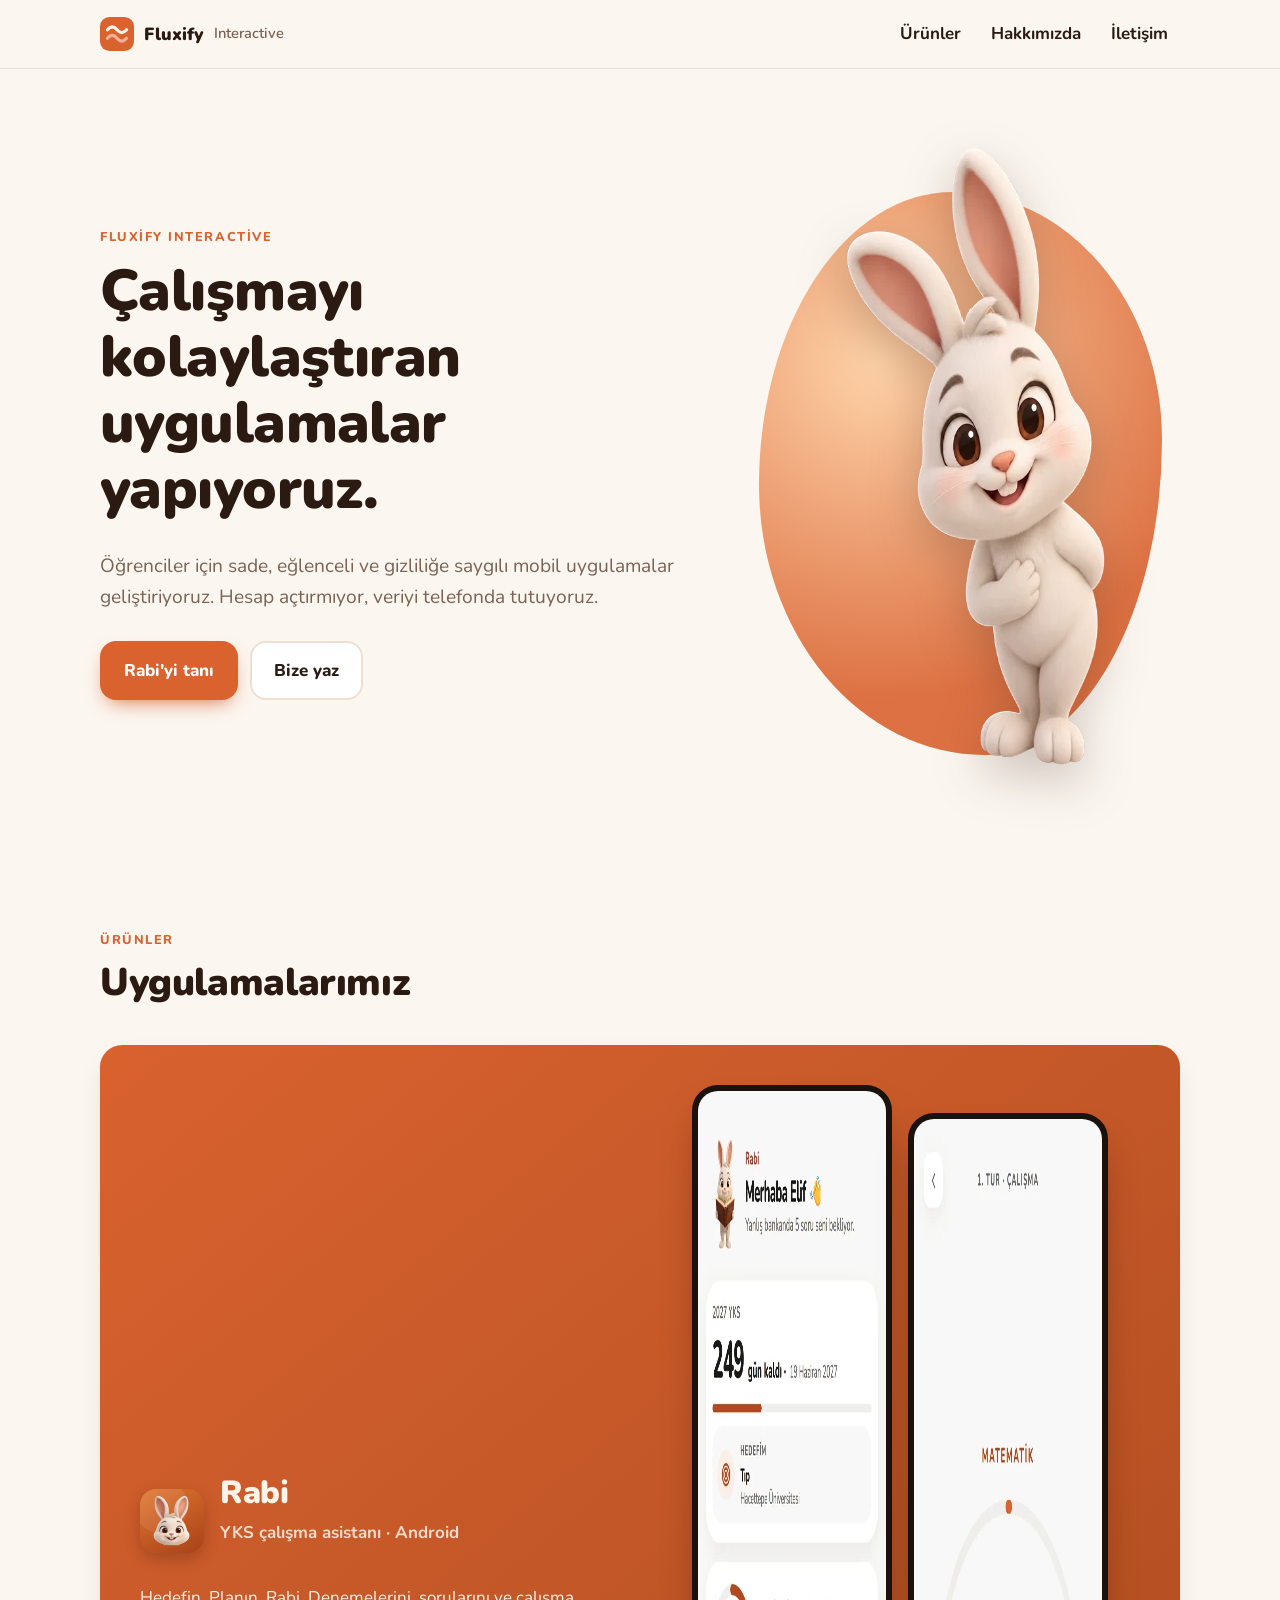
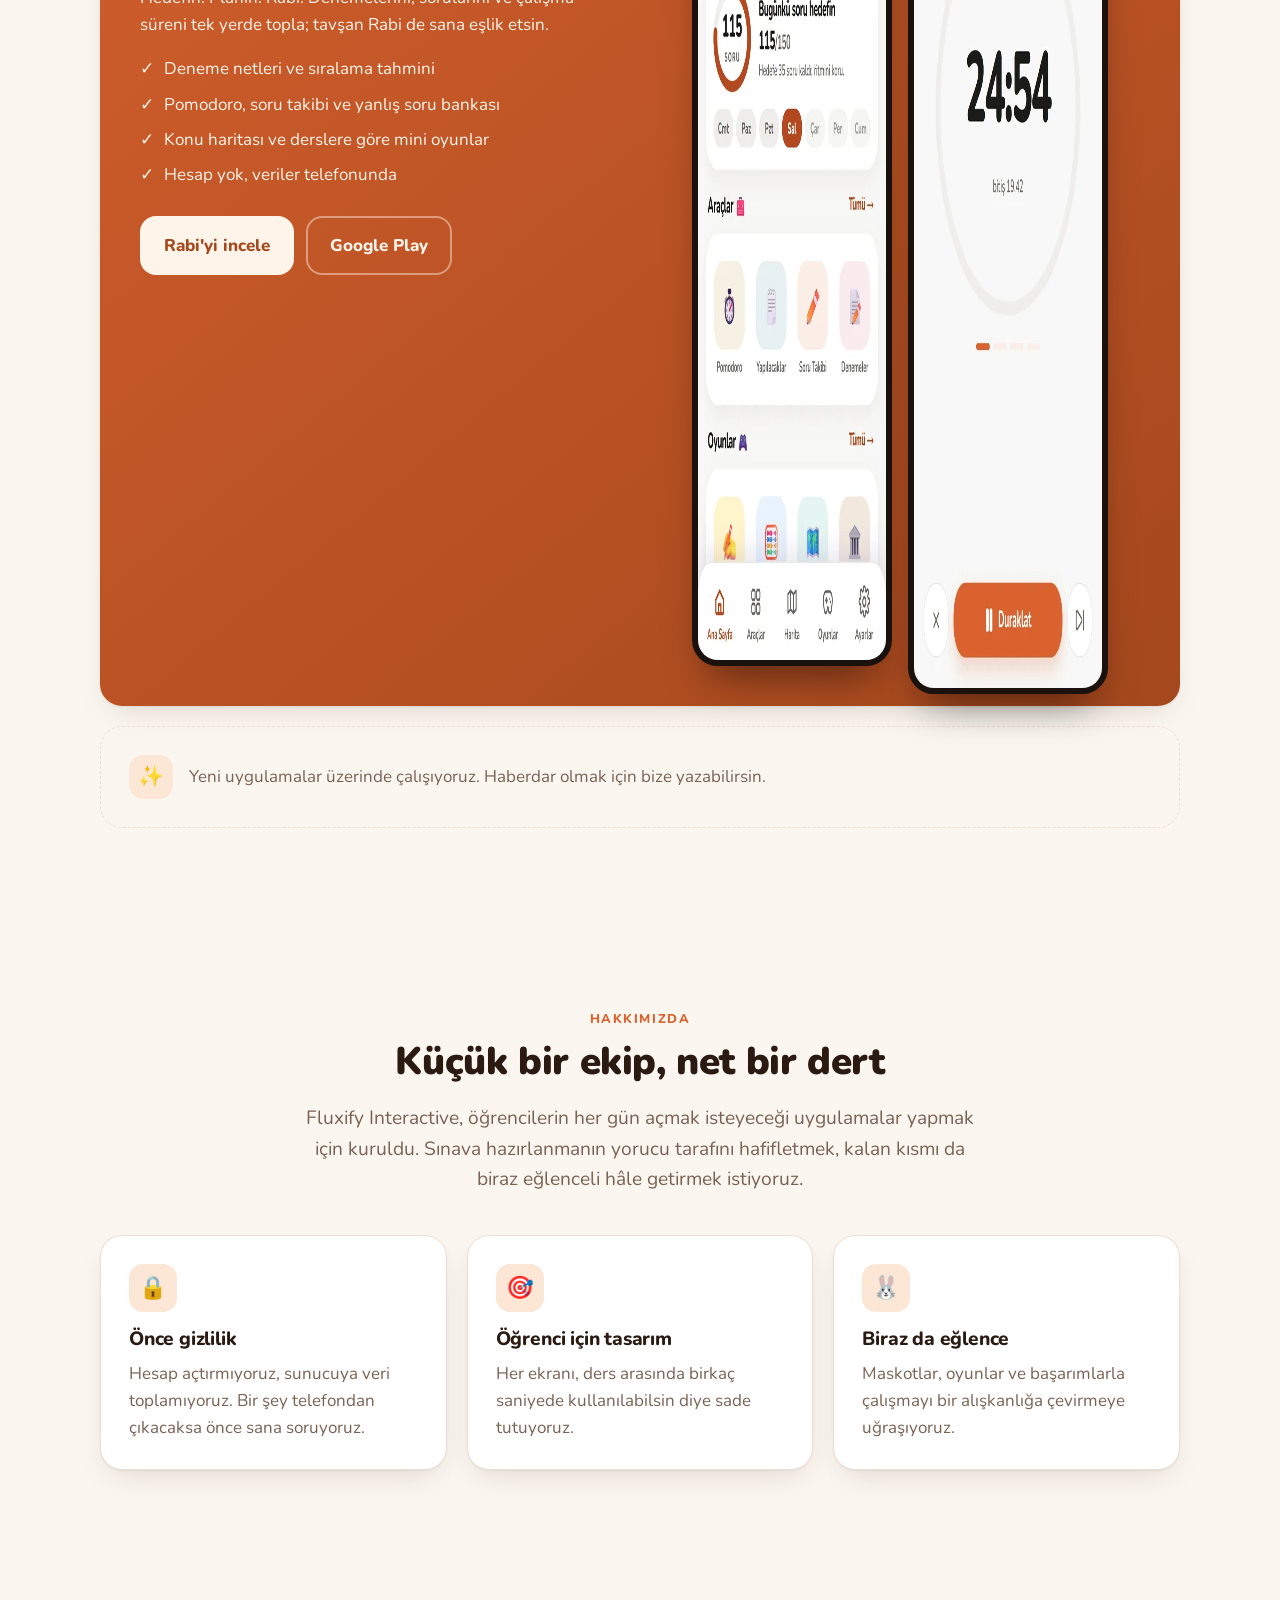
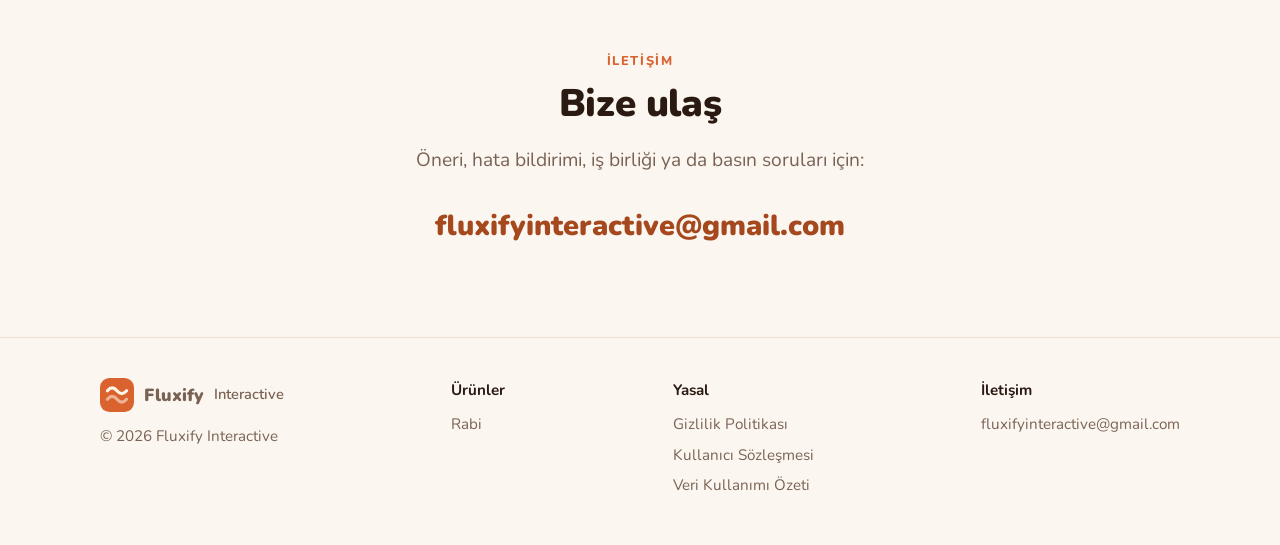
==== index.html @ 6afbebaa "Fluxify Interactive sitesi: ana sayfa ve Rabi sayfası Co-Authored-By: Claude Opus 5.5 <noreply@anthr" ====
<!doctype html>
<html lang="tr">
<head>
<meta charset="utf-8">
<meta name="viewport" content="width=device-width, initial-scale=1">
<title>Fluxify Interactive</title>
<meta name="description" content="Fluxify Interactive, öğrenciler için sade ve gizliliğe saygılı mobil uygulamalar geliştirir. İlk uygulamamız: YKS çalışma asistanı Rabi.">
<meta property="og:title" content="Fluxify Interactive">
<meta property="og:description" content="Öğrenciler için sade ve gizliliğe saygılı mobil uygulamalar. İlk uygulamamız: Rabi.">
<meta property="og:image" content="img/rabi/selamlayan.webp">
<meta name="theme-color" content="#D9622F">
<link rel="icon" href="img/logo.svg" type="image/svg+xml">
<link rel="apple-touch-icon" href="apple-touch-icon.png">
<link rel="preconnect" href="https://fonts.googleapis.com">
<link rel="preconnect" href="https://fonts.gstatic.com" crossorigin>
<link rel="stylesheet" href="https://fonts.googleapis.com/css2?family=Nunito:wght@400;600;700;800;900&display=swap">
<link rel="stylesheet" href="style.css">
</head>
<body>

<header class="site-header">
  <div class="wrap">
    <a class="brand" href="./"><img src="img/logo.svg" alt="">Fluxify <small>Interactive</small></a>
    <nav class="nav" aria-label="Ana menü">
      <a href="#urunler">Ürünler</a>
      <a href="#hakkimizda">Hakkımızda</a>
      <a href="#iletisim">İletişim</a>
    </nav>
  </div>
</header>

<main>
  <section class="hero">
    <div class="wrap hero-grid">
      <div>
        <span class="eyebrow">Fluxify Interactive</span>
        <h1>Çalışmayı kolaylaştıran uygulamalar yapıyoruz.</h1>
        <p class="lead">Öğrenciler için sade, eğlenceli ve gizliliğe saygılı mobil uygulamalar geliştiriyoruz. Hesap açtırmıyor, veriyi telefonda tutuyoruz.</p>
        <div class="actions">
          <a class="btn btn-primary" href="rabi.html">Rabi'yi tanı</a>
          <a class="btn btn-ghost" href="#iletisim">Bize yaz</a>
        </div>
      </div>
      <div class="hero-art">
        <div class="blob" aria-hidden="true"></div>
        <img src="img/rabi/selamlayan.webp" width="640" height="640" alt="Rabi'nin maskotu, selam veren tavşan">
      </div>
    </div>
  </section>

  <section id="urunler">
    <div class="wrap">
      <div class="section-head">
        <span class="eyebrow">Ürünler</span>
        <h2>Uygulamalarımız</h2>
      </div>

      <article class="card product">
        <div>
          <div class="product-head">
            <img src="img/rabi/ikon.png" width="64" height="64" alt="Rabi uygulama ikonu">
            <div>
              <h3>Rabi</h3>
              <div class="tag">YKS çalışma asistanı · Android</div>
            </div>
          </div>
          <p>Hedefin. Planın. Rabi. Denemelerini, sorularını ve çalışma süreni tek yerde topla; tavşan Rabi de sana eşlik etsin.</p>
          <ul>
            <li>Deneme netleri ve sıralama tahmini</li>
            <li>Pomodoro, soru takibi ve yanlış soru bankası</li>
            <li>Konu haritası ve derslere göre mini oyunlar</li>
            <li>Hesap yok, veriler telefonunda</li>
          </ul>
          <div class="actions">
            <a class="btn btn-primary" href="rabi.html">Rabi'yi incele</a>
            <a class="btn btn-ghost" href="https://play.google.com/store/apps/details?id=com.fluxifyinteractive.rabi" rel="noopener">Google Play</a>
          </div>
        </div>
        <div class="phones" aria-hidden="true">
          <div class="phone"><img src="img/ekran/ana-sayfa.webp" width="540" height="1169" alt="" loading="lazy"></div>
          <div class="phone"><img src="img/ekran/pomodoro.webp" width="540" height="1169" alt="" loading="lazy"></div>
        </div>
      </article>

      <div class="card soon">
        <div class="dot" aria-hidden="true">✨</div>
        <p class="muted" style="margin:0">Yeni uygulamalar üzerinde çalışıyoruz. Haberdar olmak için bize yazabilirsin.</p>
      </div>
    </div>
  </section>

  <section id="hakkimizda">
    <div class="wrap">
      <div class="section-head center">
        <span class="eyebrow">Hakkımızda</span>
        <h2>Küçük bir ekip, net bir dert</h2>
        <p class="lead">Fluxify Interactive, öğrencilerin her gün açmak isteyeceği uygulamalar yapmak için kuruldu. Sınava hazırlanmanın yorucu tarafını hafifletmek, kalan kısmı da biraz eğlenceli hâle getirmek istiyoruz.</p>
      </div>
      <div class="grid-3">
        <div class="card">
          <div class="icon-badge" aria-hidden="true">🔒</div>
          <h3>Önce gizlilik</h3>
          <p>Hesap açtırmıyoruz, sunucuya veri toplamıyoruz. Bir şey telefondan çıkacaksa önce sana soruyoruz.</p>
        </div>
        <div class="card">
          <div class="icon-badge" aria-hidden="true">🎯</div>
          <h3>Öğrenci için tasarım</h3>
          <p>Her ekranı, ders arasında birkaç saniyede kullanılabilsin diye sade tutuyoruz.</p>
        </div>
        <div class="card">
          <div class="icon-badge" aria-hidden="true">🐰</div>
          <h3>Biraz da eğlence</h3>
          <p>Maskotlar, oyunlar ve başarımlarla çalışmayı bir alışkanlığa çevirmeye uğraşıyoruz.</p>
        </div>
      </div>
    </div>
  </section>

  <section id="iletisim" class="contact">
    <div class="wrap">
      <span class="eyebrow">İletişim</span>
      <h2>Bize ulaş</h2>
      <p class="lead" style="margin:0 auto 1.4em">Öneri, hata bildirimi, iş birliği ya da basın soruları için:</p>
      <a class="mail" href="mailto:fluxifyinteractive@gmail.com">fluxifyinteractive@gmail.com</a>
    </div>
  </section>
</main>

<footer class="site-footer">
  <div class="wrap">
    <div>
      <a class="brand" href="./"><img src="img/logo.svg" alt="">Fluxify <small>Interactive</small></a>
      <p style="margin-top:12px">© 2026 Fluxify Interactive</p>
    </div>
    <div>
      <h4>Ürünler</h4>
      <ul>
        <li><a href="rabi.html">Rabi</a></li>
      </ul>
    </div>
    <div>
      <h4>Yasal</h4>
      <ul>
        <li><a href="https://ycistak.github.io/Rabi/">Gizlilik Politikası</a></li>
        <li><a href="https://ycistak.github.io/Rabi/sozlesme.html">Kullanıcı Sözleşmesi</a></li>
        <li><a href="https://ycistak.github.io/Rabi/veri-ozeti.html">Veri Kullanımı Özeti</a></li>
      </ul>
    </div>
    <div>
      <h4>İletişim</h4>
      <ul>
        <li><a href="mailto:fluxifyinteractive@gmail.com">fluxifyinteractive@gmail.com</a></li>
      </ul>
    </div>
  </div>
</footer>

</body>
</html>
---- style.css ----
:root {
  --paper: #FBF6F0;
  --card: #FFFFFF;
  --ink: #2A1A12;
  --muted: #7A6355;
  --line: #EEDFD2;
  --accent: #D9622F;
  --accent-deep: #A5481D;
  --accent-soft: #FCE7D6;
  --green: #2E8F80;
  --cream: #FFF4E9;
  --radius: 22px;
  --shadow: 0 1px 2px rgba(66, 39, 25, .06), 0 12px 32px -12px rgba(66, 39, 25, .18);
  --wrap: 1120px;
  color-scheme: light;
}

@media (prefers-color-scheme: dark) {
  :root {
    --paper: #17110D;
    --card: #221913;
    --ink: #F7ECE2;
    --muted: #B9A291;
    --line: #3A2B21;
    --accent: #EC7A45;
    --accent-deep: #F29A6B;
    --accent-soft: #3A2318;
    --shadow: 0 1px 2px rgba(0, 0, 0, .3), 0 12px 32px -12px rgba(0, 0, 0, .6);
    color-scheme: dark;
  }
}

* { box-sizing: border-box; }
html { scroll-behavior: smooth; -webkit-text-size-adjust: 100%; }
body {
  margin: 0;
  background: var(--paper);
  color: var(--ink);
  font: 400 17px/1.6 "Nunito", system-ui, -apple-system, "Segoe UI", sans-serif;
  -webkit-font-smoothing: antialiased;
}
img { max-width: 100%; display: block; }
a { color: var(--accent-deep); }
h1, h2, h3 { line-height: 1.15; margin: 0 0 .5em; letter-spacing: -.01em; }
h1 { font-size: clamp(2.2rem, 5.5vw, 3.6rem); font-weight: 900; }
h2 { font-size: clamp(1.7rem, 3.6vw, 2.4rem); font-weight: 900; }
h3 { font-size: 1.2rem; font-weight: 800; }
p { margin: 0 0 1em; }

.wrap { max-width: var(--wrap); margin: 0 auto; padding: 0 20px; }
.eyebrow {
  display: inline-block; font-size: .8rem; font-weight: 800; letter-spacing: .12em;
  text-transform: uppercase; color: var(--accent); margin-bottom: .8em;
}
.lead { font-size: 1.2rem; color: var(--muted); max-width: 36em; }
.muted { color: var(--muted); }

/* Üst menü */
.site-header {
  position: sticky; top: 0; z-index: 10;
  background: color-mix(in srgb, var(--paper) 86%, transparent);
  backdrop-filter: saturate(1.4) blur(12px);
  -webkit-backdrop-filter: saturate(1.4) blur(12px);
  border-bottom: 1px solid var(--line);
}
.site-header .wrap { display: flex; align-items: center; gap: 24px; height: 68px; }
.brand { display: flex; align-items: center; gap: 10px; text-decoration: none; color: var(--ink); font-weight: 900; font-size: 1.1rem; }
.brand img { width: 34px; height: 34px; }
.brand small { font-weight: 600; color: var(--muted); }
.nav { margin-left: auto; display: flex; gap: 6px; }
.nav a { text-decoration: none; color: var(--ink); font-weight: 700; padding: 8px 12px; border-radius: 12px; }
.nav a:hover, .nav a[aria-current="page"] { background: var(--accent-soft); color: var(--accent-deep); }

/* Butonlar */
.btn {
  display: inline-flex; align-items: center; gap: 10px; text-decoration: none;
  font-weight: 800; padding: 14px 22px; border-radius: 16px; border: 2px solid transparent;
  transition: transform .15s ease, box-shadow .15s ease;
}
.btn:hover { transform: translateY(-1px); }
.btn-primary { background: var(--accent); color: #fff; box-shadow: 0 8px 20px -8px var(--accent); }
.btn-ghost { border-color: var(--line); color: var(--ink); background: var(--card); }
.btn svg { width: 20px; height: 20px; }
.actions { display: flex; flex-wrap: wrap; gap: 12px; margin-top: 28px; }

/* Bölümler */
section { padding: 88px 0; }
.hero { padding: 72px 0 56px; }
.hero-grid { display: grid; grid-template-columns: 1.15fr .85fr; gap: 48px; align-items: center; }
.hero-art { position: relative; }
.hero-art .blob {
  position: absolute; inset: 8% 4% 4%; border-radius: 48% 52% 44% 56% / 52% 44% 56% 48%;
  background: radial-gradient(circle at 30% 30%, #FFD0A2, var(--accent) 70%);
  opacity: .9;
}
.hero-art img { position: relative; margin: 0 auto; width: min(100%, 420px); filter: drop-shadow(0 18px 24px rgba(66, 39, 25, .25)); }

.card {
  background: var(--card); border: 1px solid var(--line); border-radius: var(--radius);
  box-shadow: var(--shadow); padding: 28px;
}

/* Ürün kartı (ana sayfa) */
.product {
  display: grid; grid-template-columns: 1fr 1fr; gap: 40px; align-items: center; padding: 40px;
  background: linear-gradient(140deg, var(--accent) 0%, var(--accent-deep) 100%);
  color: var(--cream); border: 0;
}
.product h3 { font-size: 2rem; font-weight: 900; margin-bottom: .2em; }
.product .tag { opacity: .85; font-weight: 700; margin-bottom: 1.2em; }
.product ul { padding: 0; margin: 0 0 8px; list-style: none; display: grid; gap: 8px; }
.product li::before { content: "✓"; font-weight: 900; margin-right: 10px; }
.product .btn-primary { background: var(--cream); color: #A5481D; box-shadow: none; }
.product .btn-ghost { background: transparent; color: var(--cream); border-color: rgba(255, 244, 233, .45); }
.product-head { display: flex; align-items: center; gap: 16px; margin-bottom: 18px; }
.product-head img { width: 64px; height: 64px; border-radius: 16px; box-shadow: 0 6px 16px rgba(0, 0, 0, .2); }
.phones { display: flex; justify-content: center; gap: 16px; }
.phone {
  width: 44%; max-width: 200px; border-radius: 26px; overflow: hidden;
  border: 6px solid #1c120d; background: #1c120d; box-shadow: 0 24px 40px -16px rgba(0, 0, 0, .5);
}
.phones .phone:nth-child(2) { transform: translateY(28px); }

.soon {
  margin-top: 20px; display: flex; align-items: center; gap: 16px;
  border-style: dashed; box-shadow: none; background: transparent;
}
.soon .dot { width: 44px; height: 44px; flex: none; border-radius: 14px; background: var(--accent-soft); display: grid; place-items: center; font-size: 1.3rem; }

/* Değerler / özellikler */
.grid-3 { display: grid; grid-template-columns: repeat(3, 1fr); gap: 20px; }
.grid-3 .card img { width: 96px; height: 96px; object-fit: contain; margin-bottom: 8px; }
.grid-3 .card p { color: var(--muted); margin: 0; }
.icon-badge {
  width: 48px; height: 48px; border-radius: 14px; display: grid; place-items: center;
  background: var(--accent-soft); color: var(--accent-deep); margin-bottom: 16px; font-size: 1.4rem;
}

/* Ekran görüntüleri şeridi */
.shots {
  display: grid; grid-auto-flow: column; grid-auto-columns: minmax(200px, 240px); gap: 20px;
  overflow-x: auto; padding: 8px 20px 24px; scroll-snap-type: x mandatory;
  max-width: var(--wrap); margin: 0 auto;
}
.shots figure { margin: 0; scroll-snap-align: start; }
.shots .phone { width: 100%; max-width: none; }
.shots figcaption { text-align: center; font-weight: 700; color: var(--muted); margin-top: 12px; font-size: .95rem; }

/* Gizlilik bandı */
.privacy {
  display: grid; grid-template-columns: auto 1fr; gap: 32px; align-items: center;
  background: var(--accent-soft); border: 0;
}
.privacy img { width: 150px; }

/* İletişim */
.contact { text-align: center; }
.contact .mail { font-size: clamp(1.2rem, 3.5vw, 1.8rem); font-weight: 900; text-decoration: none; color: var(--accent-deep); word-break: break-word; }

/* Alt bilgi */
.site-footer { border-top: 1px solid var(--line); padding: 40px 0 48px; color: var(--muted); font-size: .95rem; }
.site-footer .wrap { display: flex; flex-wrap: wrap; gap: 24px 48px; justify-content: space-between; }
.site-footer h4 { color: var(--ink); margin: 0 0 10px; font-size: .95rem; }
.site-footer ul { list-style: none; padding: 0; margin: 0; display: grid; gap: 6px; }
.site-footer a { color: var(--muted); text-decoration: none; }
.site-footer a:hover { color: var(--accent-deep); text-decoration: underline; }

.center { text-align: center; }
.center .lead { margin-left: auto; margin-right: auto; }
.section-head { margin-bottom: 40px; }

@media (max-width: 860px) {
  section { padding: 64px 0; }
  .hero-grid, .product { grid-template-columns: 1fr; }
  .hero { padding: 32px 0 40px; }
  .hero-grid { gap: 20px; }
  .hero-art { order: -1; width: 200px; margin: 0 auto; }
  .product { padding: 28px 22px; }
  .grid-3 { grid-template-columns: 1fr; }
  .privacy { grid-template-columns: 1fr; text-align: center; }
  .privacy img { margin: 0 auto; width: 120px; }
  .nav a { padding: 8px; font-size: .95rem; }
  .brand small { display: none; }
}
@media (max-width: 420px) {
  .site-header .wrap { gap: 8px; padding: 0 16px; }
  .wrap { padding: 0 16px; }
  .nav { gap: 0; }
  .nav a { padding: 6px; font-size: .9rem; }
}
@media (prefers-reduced-motion: reduce) {
  html { scroll-behavior: auto; }
  .btn { transition: none; }
}
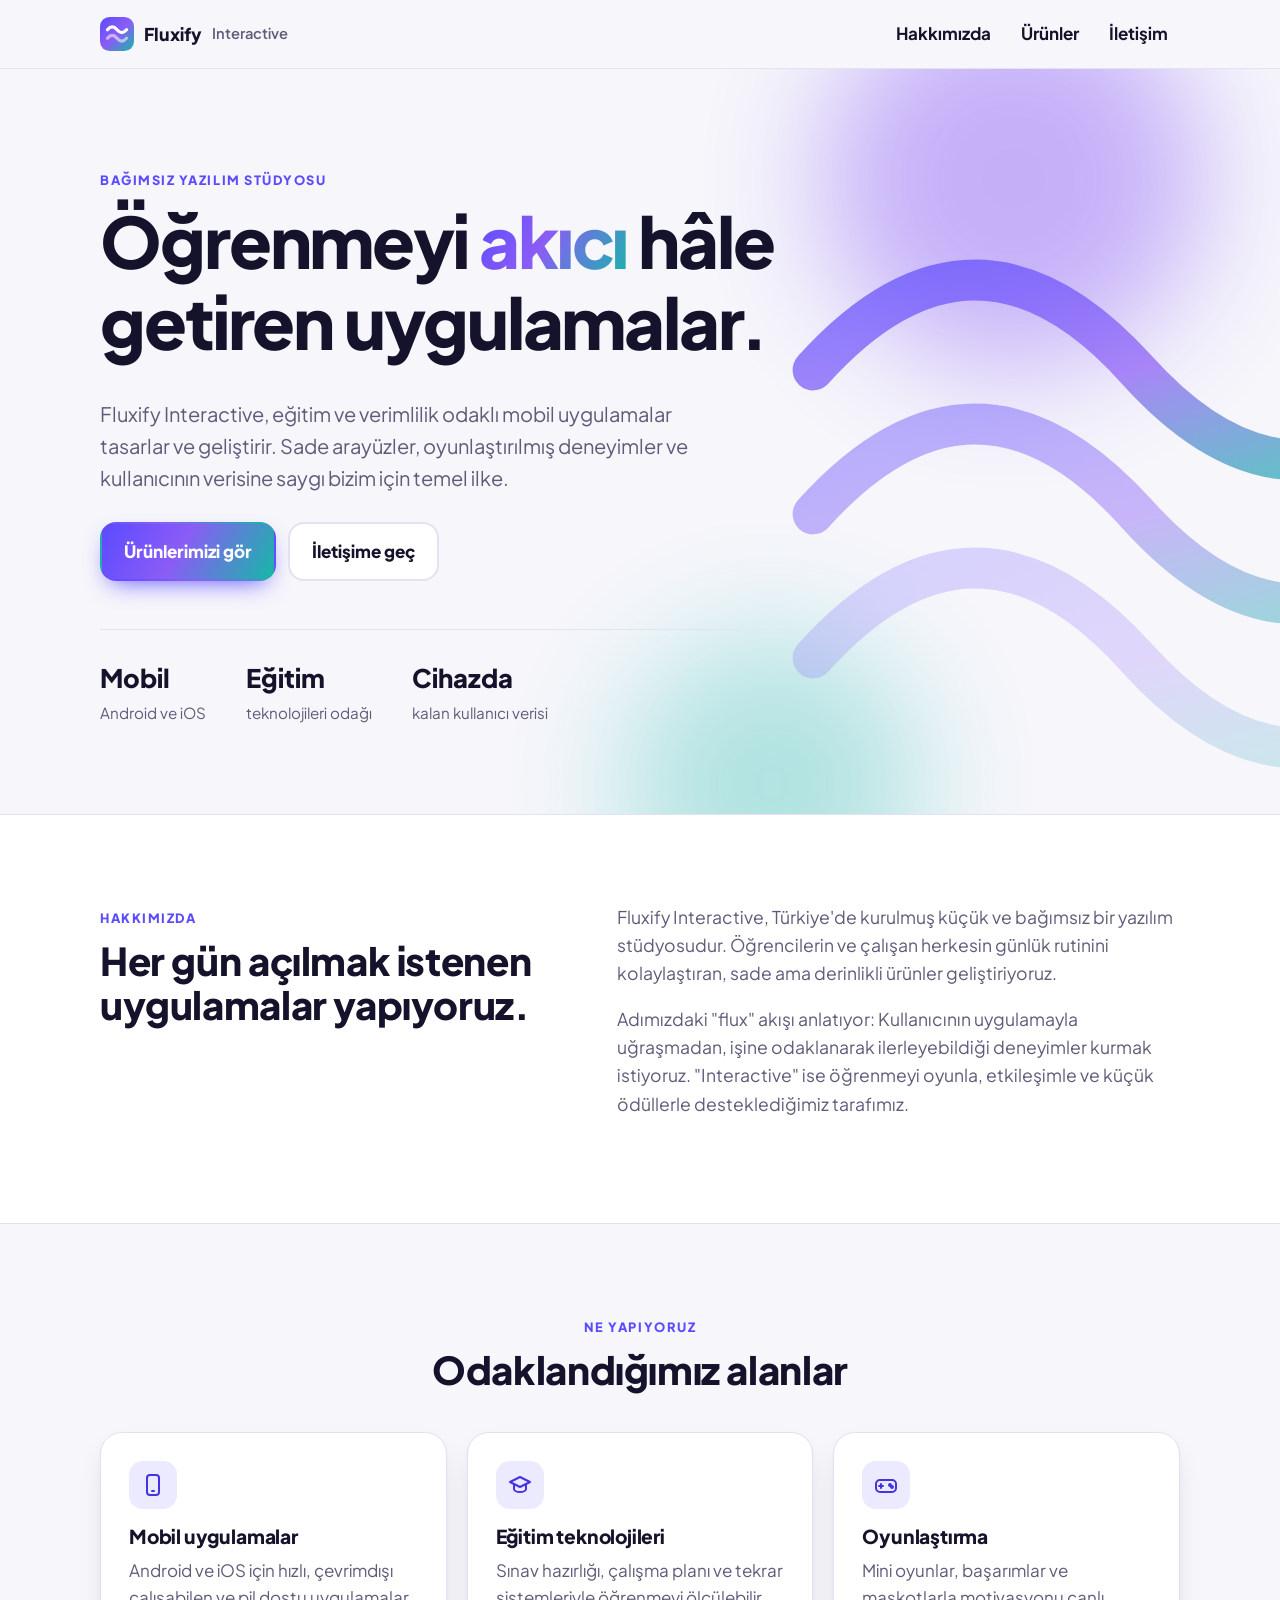
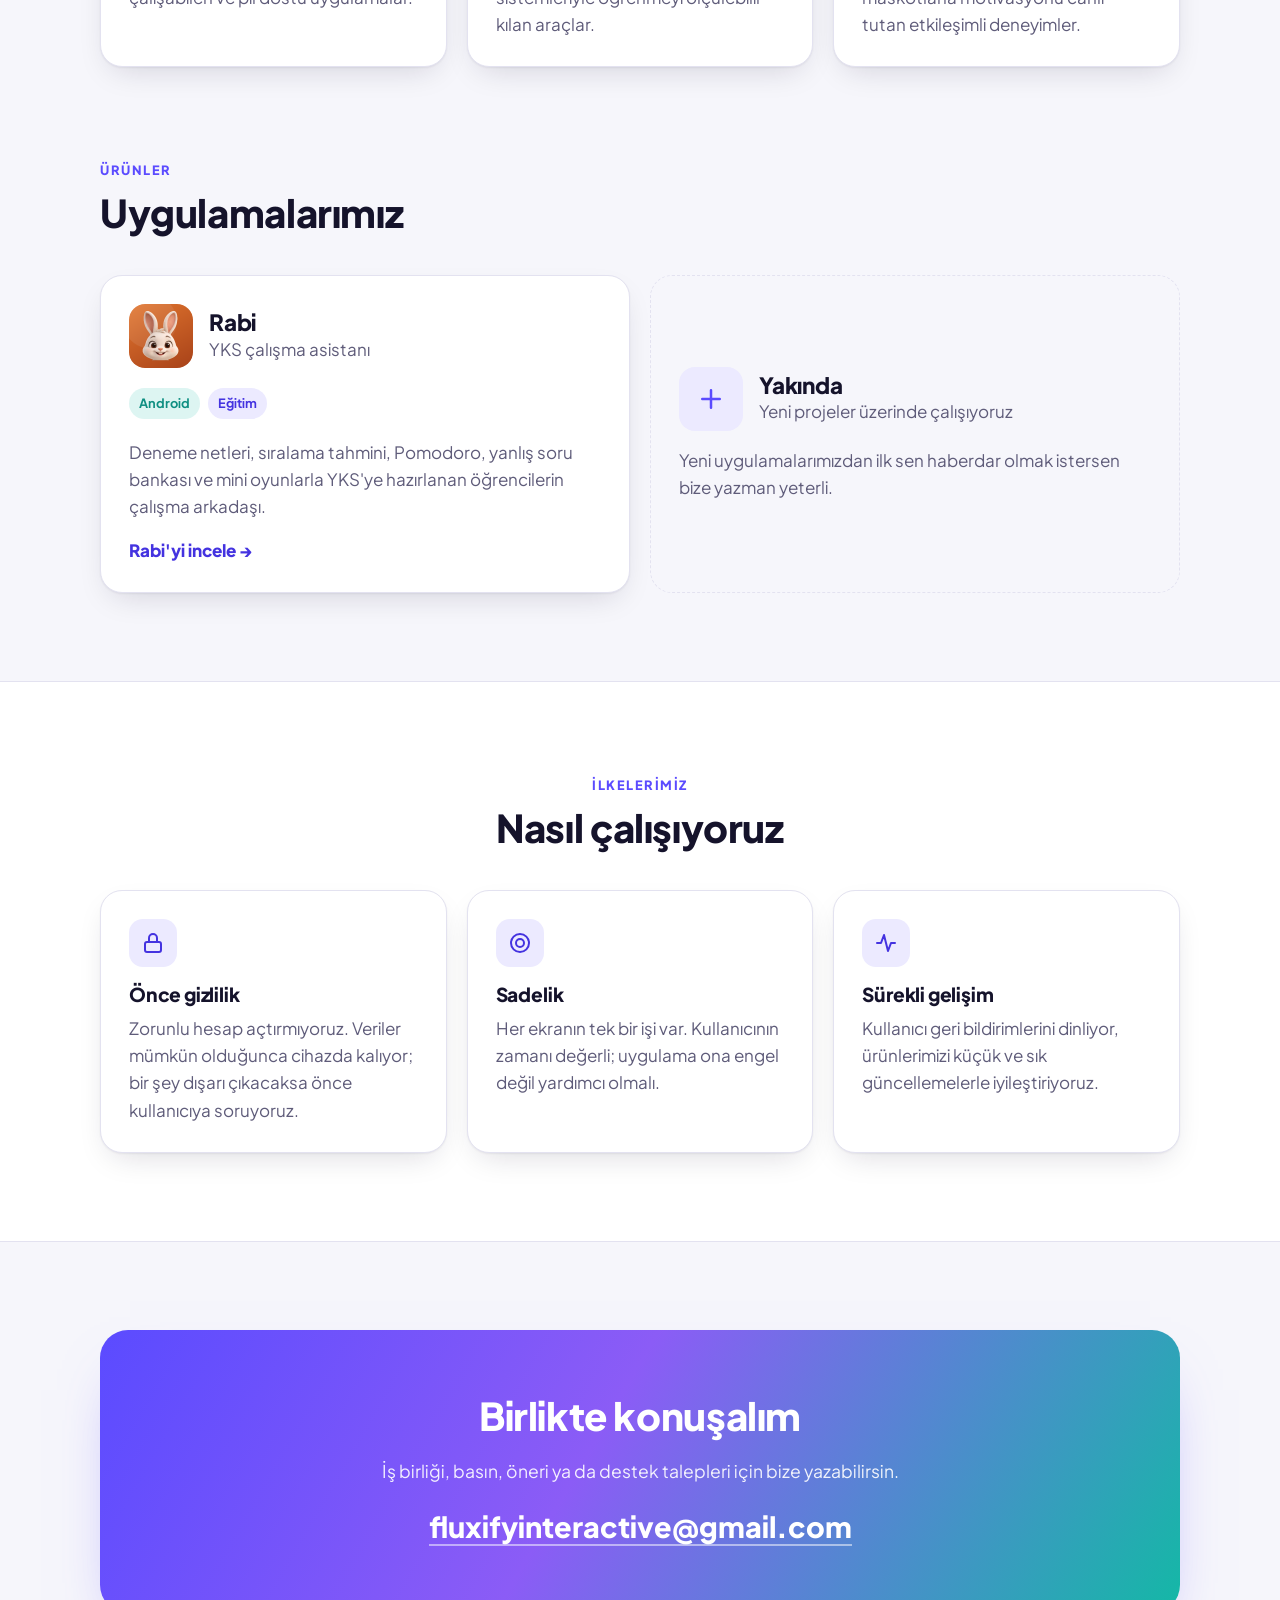
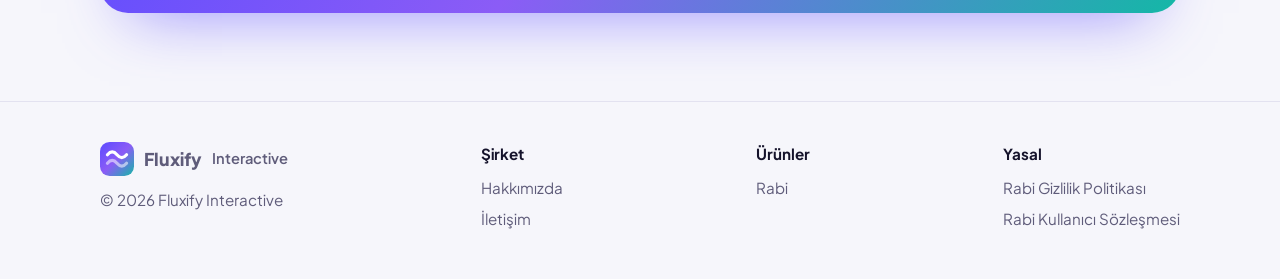
==== commit 3d9c4d1e: "Ana sayfayı Fluxify şirket sitesine çevir, Rabi'yi ürün sayfasına taşı Ana sayfa artık Fluxify'ın ke" ====
--- a/index.html
+++ b/index.html
@@ -4,16 +4,15 @@
 <meta charset="utf-8">
 <meta name="viewport" content="width=device-width, initial-scale=1">
 <title>Fluxify Interactive</title>
-<meta name="description" content="Fluxify Interactive, öğrenciler için sade ve gizliliğe saygılı mobil uygulamalar geliştirir. İlk uygulamamız: YKS çalışma asistanı Rabi.">
+<meta name="description" content="Fluxify Interactive, eğitim ve verimlilik odaklı mobil uygulamalar geliştiren bağımsız bir yazılım stüdyosudur.">
 <meta property="og:title" content="Fluxify Interactive">
-<meta property="og:description" content="Öğrenciler için sade ve gizliliğe saygılı mobil uygulamalar. İlk uygulamamız: Rabi.">
-<meta property="og:image" content="img/rabi/selamlayan.webp">
-<meta name="theme-color" content="#D9622F">
+<meta property="og:description" content="Eğitim ve verimlilik odaklı mobil uygulamalar geliştiren bağımsız yazılım stüdyosu.">
+<meta property="og:image" content="img/logo.svg">
+<meta name="theme-color" content="#5B4BFF">
 <link rel="icon" href="img/logo.svg" type="image/svg+xml">
-<link rel="apple-touch-icon" href="apple-touch-icon.png">
 <link rel="preconnect" href="https://fonts.googleapis.com">
 <link rel="preconnect" href="https://fonts.gstatic.com" crossorigin>
-<link rel="stylesheet" href="https://fonts.googleapis.com/css2?family=Nunito:wght@400;600;700;800;900&display=swap">
+<link rel="stylesheet" href="https://fonts.googleapis.com/css2?family=Plus+Jakarta+Sans:wght@400;500;600;700;800&display=swap">
 <link rel="stylesheet" href="style.css">
 </head>
 <body>
@@ -22,106 +21,152 @@
   <div class="wrap">
     <a class="brand" href="./"><img src="img/logo.svg" alt="">Fluxify <small>Interactive</small></a>
     <nav class="nav" aria-label="Ana menü">
+      <a href="#hakkimizda">Hakkımızda</a>
       <a href="#urunler">Ürünler</a>
-      <a href="#hakkimizda">Hakkımızda</a>
       <a href="#iletisim">İletişim</a>
     </nav>
   </div>
 </header>
 
 <main>
-  <section class="hero">
-    <div class="wrap hero-grid">
+  <section class="hero-co">
+    <div class="flux-bg" aria-hidden="true">
+      <div class="orb o1"></div>
+      <div class="orb o2"></div>
+      <svg viewBox="0 0 600 600" fill="none">
+        <defs>
+          <linearGradient id="fl" x1="0" y1="0" x2="1" y2="1">
+            <stop offset="0" stop-color="#5B4BFF"/><stop offset=".5" stop-color="#8B5CF6"/><stop offset="1" stop-color="#14B8A6"/>
+          </linearGradient>
+        </defs>
+        <g stroke="url(#fl)" stroke-linecap="round">
+          <path d="M40 180c90-100 180-100 270 0s180 100 270 0" stroke-width="34"/>
+          <path d="M40 300c90-100 180-100 270 0s180 100 270 0" stroke-width="34" opacity=".6"/>
+          <path d="M40 420c90-100 180-100 270 0s180 100 270 0" stroke-width="34" opacity=".3"/>
+        </g>
+      </svg>
+    </div>
+    <div class="wrap">
+      <span class="eyebrow">Bağımsız yazılım stüdyosu</span>
+      <h1>Öğrenmeyi <span class="grad-text">akıcı</span> hâle getiren uygulamalar.</h1>
+      <p class="lead">Fluxify Interactive, eğitim ve verimlilik odaklı mobil uygulamalar tasarlar ve geliştirir. Sade arayüzler, oyunlaştırılmış deneyimler ve kullanıcının verisine saygı bizim için temel ilke.</p>
+      <div class="actions">
+        <a class="btn btn-flux" href="#urunler">Ürünlerimizi gör</a>
+        <a class="btn btn-ghost" href="#iletisim">İletişime geç</a>
+      </div>
+      <div class="stats">
+        <div><b>Mobil</b><span>Android ve iOS</span></div>
+        <div><b>Eğitim</b><span>teknolojileri odağı</span></div>
+        <div><b>Cihazda</b><span>kalan kullanıcı verisi</span></div>
+      </div>
+    </div>
+  </section>
+
+  <section id="hakkimizda" class="band">
+    <div class="wrap mission">
       <div>
-        <span class="eyebrow">Fluxify Interactive</span>
-        <h1>Çalışmayı kolaylaştıran uygulamalar yapıyoruz.</h1>
-        <p class="lead">Öğrenciler için sade, eğlenceli ve gizliliğe saygılı mobil uygulamalar geliştiriyoruz. Hesap açtırmıyor, veriyi telefonda tutuyoruz.</p>
-        <div class="actions">
-          <a class="btn btn-primary" href="rabi.html">Rabi'yi tanı</a>
-          <a class="btn btn-ghost" href="#iletisim">Bize yaz</a>
-        </div>
-      </div>
-      <div class="hero-art">
-        <div class="blob" aria-hidden="true"></div>
-        <img src="img/rabi/selamlayan.webp" width="640" height="640" alt="Rabi'nin maskotu, selam veren tavşan">
-      </div>
-    </div>
-  </section>
-
-  <section id="urunler">
+        <span class="eyebrow">Hakkımızda</span>
+        <h2>Her gün açılmak istenen uygulamalar yapıyoruz.</h2>
+      </div>
+      <div>
+        <p>Fluxify Interactive, Türkiye'de kurulmuş küçük ve bağımsız bir yazılım stüdyosudur. Öğrencilerin ve çalışan herkesin günlük rutinini kolaylaştıran, sade ama derinlikli ürünler geliştiriyoruz.</p>
+        <p>Adımızdaki "flux" akışı anlatıyor: Kullanıcının uygulamayla uğraşmadan, işine odaklanarak ilerleyebildiği deneyimler kurmak istiyoruz. "Interactive" ise öğrenmeyi oyunla, etkileşimle ve küçük ödüllerle desteklediğimiz tarafımız.</p>
+      </div>
+    </div>
+  </section>
+
+  <section id="neler">
+    <div class="wrap">
+      <div class="section-head center">
+        <span class="eyebrow">Ne yapıyoruz</span>
+        <h2>Odaklandığımız alanlar</h2>
+      </div>
+      <div class="grid-3">
+        <div class="card">
+          <div class="icon-badge" aria-hidden="true"><svg viewBox="0 0 24 24" fill="none" stroke="currentColor" stroke-width="2" stroke-linecap="round" stroke-linejoin="round"><rect x="6" y="2" width="12" height="20" rx="3"/><path d="M11 18h2"/></svg></div>
+          <h3>Mobil uygulamalar</h3>
+          <p>Android ve iOS için hızlı, çevrimdışı çalışabilen ve pil dostu uygulamalar.</p>
+        </div>
+        <div class="card">
+          <div class="icon-badge" aria-hidden="true"><svg viewBox="0 0 24 24" fill="none" stroke="currentColor" stroke-width="2" stroke-linecap="round" stroke-linejoin="round"><path d="M22 9 12 4 2 9l10 5 10-5Z"/><path d="M6 11v5c0 1.7 2.7 3 6 3s6-1.3 6-3v-5"/></svg></div>
+          <h3>Eğitim teknolojileri</h3>
+          <p>Sınav hazırlığı, çalışma planı ve tekrar sistemleriyle öğrenmeyi ölçülebilir kılan araçlar.</p>
+        </div>
+        <div class="card">
+          <div class="icon-badge" aria-hidden="true"><svg viewBox="0 0 24 24" fill="none" stroke="currentColor" stroke-width="2" stroke-linecap="round" stroke-linejoin="round"><rect x="2" y="7" width="20" height="12" rx="4"/><path d="M7 11v4M5 13h4"/><circle cx="16" cy="12" r="1"/><circle cx="18" cy="14" r="1"/></svg></div>
+          <h3>Oyunlaştırma</h3>
+          <p>Mini oyunlar, başarımlar ve maskotlarla motivasyonu canlı tutan etkileşimli deneyimler.</p>
+        </div>
+      </div>
+    </div>
+  </section>
+
+  <section id="urunler" style="padding-top:0">
     <div class="wrap">
       <div class="section-head">
         <span class="eyebrow">Ürünler</span>
         <h2>Uygulamalarımız</h2>
       </div>
-
-      <article class="card product">
-        <div>
-          <div class="product-head">
-            <img src="img/rabi/ikon.png" width="64" height="64" alt="Rabi uygulama ikonu">
+      <div class="grid-2">
+        <a class="card pcard" href="rabi.html">
+          <div class="pcard-top">
+            <img src="img/rabi/ikon.png" width="64" height="64" alt="">
             <div>
               <h3>Rabi</h3>
-              <div class="tag">YKS çalışma asistanı · Android</div>
+              <span class="muted">YKS çalışma asistanı</span>
             </div>
           </div>
-          <p>Hedefin. Planın. Rabi. Denemelerini, sorularını ve çalışma süreni tek yerde topla; tavşan Rabi de sana eşlik etsin.</p>
-          <ul>
-            <li>Deneme netleri ve sıralama tahmini</li>
-            <li>Pomodoro, soru takibi ve yanlış soru bankası</li>
-            <li>Konu haritası ve derslere göre mini oyunlar</li>
-            <li>Hesap yok, veriler telefonunda</li>
-          </ul>
-          <div class="actions">
-            <a class="btn btn-primary" href="rabi.html">Rabi'yi incele</a>
-            <a class="btn btn-ghost" href="https://play.google.com/store/apps/details?id=com.fluxifyinteractive.rabi" rel="noopener">Google Play</a>
+          <div class="chips"><span class="chip live">Android</span><span class="chip">Eğitim</span></div>
+          <p>Deneme netleri, sıralama tahmini, Pomodoro, yanlış soru bankası ve mini oyunlarla YKS'ye hazırlanan öğrencilerin çalışma arkadaşı.</p>
+          <span class="more">Rabi'yi incele →</span>
+        </a>
+        <div class="card pcard soon-card">
+          <div class="pcard-top">
+            <div class="ph-icon" aria-hidden="true"><svg viewBox="0 0 24 24" fill="none" stroke="currentColor" stroke-width="2" stroke-linecap="round"><path d="M12 5v14M5 12h14"/></svg></div>
+            <div>
+              <h3>Yakında</h3>
+              <span class="muted">Yeni projeler üzerinde çalışıyoruz</span>
+            </div>
           </div>
-        </div>
-        <div class="phones" aria-hidden="true">
-          <div class="phone"><img src="img/ekran/ana-sayfa.webp" width="540" height="1169" alt="" loading="lazy"></div>
-          <div class="phone"><img src="img/ekran/pomodoro.webp" width="540" height="1169" alt="" loading="lazy"></div>
-        </div>
-      </article>
-
-      <div class="card soon">
-        <div class="dot" aria-hidden="true">✨</div>
-        <p class="muted" style="margin:0">Yeni uygulamalar üzerinde çalışıyoruz. Haberdar olmak için bize yazabilirsin.</p>
-      </div>
-    </div>
-  </section>
-
-  <section id="hakkimizda">
+          <p style="margin:0">Yeni uygulamalarımızdan ilk sen haberdar olmak istersen bize yazman yeterli.</p>
+        </div>
+      </div>
+    </div>
+  </section>
+
+  <section id="ilkeler" class="band">
     <div class="wrap">
       <div class="section-head center">
-        <span class="eyebrow">Hakkımızda</span>
-        <h2>Küçük bir ekip, net bir dert</h2>
-        <p class="lead">Fluxify Interactive, öğrencilerin her gün açmak isteyeceği uygulamalar yapmak için kuruldu. Sınava hazırlanmanın yorucu tarafını hafifletmek, kalan kısmı da biraz eğlenceli hâle getirmek istiyoruz.</p>
+        <span class="eyebrow">İlkelerimiz</span>
+        <h2>Nasıl çalışıyoruz</h2>
       </div>
       <div class="grid-3">
         <div class="card">
-          <div class="icon-badge" aria-hidden="true">🔒</div>
+          <div class="icon-badge" aria-hidden="true"><svg viewBox="0 0 24 24" fill="none" stroke="currentColor" stroke-width="2" stroke-linecap="round" stroke-linejoin="round"><rect x="4" y="11" width="16" height="10" rx="2"/><path d="M8 11V7a4 4 0 0 1 8 0v4"/></svg></div>
           <h3>Önce gizlilik</h3>
-          <p>Hesap açtırmıyoruz, sunucuya veri toplamıyoruz. Bir şey telefondan çıkacaksa önce sana soruyoruz.</p>
-        </div>
-        <div class="card">
-          <div class="icon-badge" aria-hidden="true">🎯</div>
-          <h3>Öğrenci için tasarım</h3>
-          <p>Her ekranı, ders arasında birkaç saniyede kullanılabilsin diye sade tutuyoruz.</p>
-        </div>
-        <div class="card">
-          <div class="icon-badge" aria-hidden="true">🐰</div>
-          <h3>Biraz da eğlence</h3>
-          <p>Maskotlar, oyunlar ve başarımlarla çalışmayı bir alışkanlığa çevirmeye uğraşıyoruz.</p>
-        </div>
-      </div>
-    </div>
-  </section>
-
-  <section id="iletisim" class="contact">
-    <div class="wrap">
-      <span class="eyebrow">İletişim</span>
-      <h2>Bize ulaş</h2>
-      <p class="lead" style="margin:0 auto 1.4em">Öneri, hata bildirimi, iş birliği ya da basın soruları için:</p>
-      <a class="mail" href="mailto:fluxifyinteractive@gmail.com">fluxifyinteractive@gmail.com</a>
+          <p>Zorunlu hesap açtırmıyoruz. Veriler mümkün olduğunca cihazda kalıyor; bir şey dışarı çıkacaksa önce kullanıcıya soruyoruz.</p>
+        </div>
+        <div class="card">
+          <div class="icon-badge" aria-hidden="true"><svg viewBox="0 0 24 24" fill="none" stroke="currentColor" stroke-width="2" stroke-linecap="round" stroke-linejoin="round"><circle cx="12" cy="12" r="9"/><circle cx="12" cy="12" r="4"/></svg></div>
+          <h3>Sadelik</h3>
+          <p>Her ekranın tek bir işi var. Kullanıcının zamanı değerli; uygulama ona engel değil yardımcı olmalı.</p>
+        </div>
+        <div class="card">
+          <div class="icon-badge" aria-hidden="true"><svg viewBox="0 0 24 24" fill="none" stroke="currentColor" stroke-width="2" stroke-linecap="round" stroke-linejoin="round"><path d="M3 12h4l3-8 4 16 3-8h4"/></svg></div>
+          <h3>Sürekli gelişim</h3>
+          <p>Kullanıcı geri bildirimlerini dinliyor, ürünlerimizi küçük ve sık güncellemelerle iyileştiriyoruz.</p>
+        </div>
+      </div>
+    </div>
+  </section>
+
+  <section id="iletisim">
+    <div class="wrap">
+      <div class="cta">
+        <h2>Birlikte konuşalım</h2>
+        <p>İş birliği, basın, öneri ya da destek talepleri için bize yazabilirsin.</p>
+        <a class="mail" href="mailto:fluxifyinteractive@gmail.com">fluxifyinteractive@gmail.com</a>
+      </div>
     </div>
   </section>
 </main>
@@ -131,6 +176,13 @@
     <div>
       <a class="brand" href="./"><img src="img/logo.svg" alt="">Fluxify <small>Interactive</small></a>
       <p style="margin-top:12px">© 2026 Fluxify Interactive</p>
+    </div>
+    <div>
+      <h4>Şirket</h4>
+      <ul>
+        <li><a href="#hakkimizda">Hakkımızda</a></li>
+        <li><a href="#iletisim">İletişim</a></li>
+      </ul>
     </div>
     <div>
       <h4>Ürünler</h4>
@@ -141,15 +193,8 @@
     <div>
       <h4>Yasal</h4>
       <ul>
-        <li><a href="https://ycistak.github.io/Rabi/">Gizlilik Politikası</a></li>
-        <li><a href="https://ycistak.github.io/Rabi/sozlesme.html">Kullanıcı Sözleşmesi</a></li>
-        <li><a href="https://ycistak.github.io/Rabi/veri-ozeti.html">Veri Kullanımı Özeti</a></li>
-      </ul>
-    </div>
-    <div>
-      <h4>İletişim</h4>
-      <ul>
-        <li><a href="mailto:fluxifyinteractive@gmail.com">fluxifyinteractive@gmail.com</a></li>
+        <li><a href="https://ycistak.github.io/Rabi/">Rabi Gizlilik Politikası</a></li>
+        <li><a href="https://ycistak.github.io/Rabi/sozlesme.html">Rabi Kullanıcı Sözleşmesi</a></li>
       </ul>
     </div>
   </div>
--- a/style.css
+++ b/style.css
@@ -1,4 +1,40 @@
+/* Fluxify Interactive: şirketin kendi kimliği (mor → turkuaz akış) */
 :root {
+  --paper: #F6F6FB;
+  --card: #FFFFFF;
+  --ink: #15132B;
+  --muted: #5F5C7A;
+  --line: #E3E2F0;
+  --accent: #5B4BFF;
+  --accent-deep: #4433E0;
+  --accent-soft: #ECEAFF;
+  --teal: #14B8A6;
+  --flux: linear-gradient(120deg, #5B4BFF 0%, #8B5CF6 45%, #14B8A6 100%);
+  --cream: #FFF4E9;
+  --font: "Plus Jakarta Sans", system-ui, -apple-system, "Segoe UI", sans-serif;
+  --radius: 22px;
+  --shadow: 0 1px 2px rgba(21, 19, 43, .06), 0 12px 32px -12px rgba(21, 19, 43, .18);
+  --wrap: 1120px;
+  color-scheme: light;
+}
+
+@media (prefers-color-scheme: dark) {
+  :root {
+    --paper: #0D0C1A;
+    --card: #17152B;
+    --ink: #F1F0FA;
+    --muted: #A6A3C2;
+    --line: #2A2745;
+    --accent: #8A7DFF;
+    --accent-deep: #A99FFF;
+    --accent-soft: #24204A;
+    --shadow: 0 1px 2px rgba(0, 0, 0, .3), 0 12px 32px -12px rgba(0, 0, 0, .6);
+    color-scheme: dark;
+  }
+}
+
+/* Rabi ürün sayfası: Rabi'nin marka renkleri ve fontu */
+.theme-rabi {
   --paper: #FBF6F0;
   --card: #FFFFFF;
   --ink: #2A1A12;
@@ -7,16 +43,11 @@
   --accent: #D9622F;
   --accent-deep: #A5481D;
   --accent-soft: #FCE7D6;
-  --green: #2E8F80;
-  --cream: #FFF4E9;
-  --radius: 22px;
+  --font: "Nunito", system-ui, -apple-system, "Segoe UI", sans-serif;
   --shadow: 0 1px 2px rgba(66, 39, 25, .06), 0 12px 32px -12px rgba(66, 39, 25, .18);
-  --wrap: 1120px;
-  color-scheme: light;
-}
-
+}
 @media (prefers-color-scheme: dark) {
-  :root {
+  .theme-rabi {
     --paper: #17110D;
     --card: #221913;
     --ink: #F7ECE2;
@@ -26,7 +57,6 @@
     --accent-deep: #F29A6B;
     --accent-soft: #3A2318;
     --shadow: 0 1px 2px rgba(0, 0, 0, .3), 0 12px 32px -12px rgba(0, 0, 0, .6);
-    color-scheme: dark;
   }
 }
 
@@ -36,7 +66,7 @@
   margin: 0;
   background: var(--paper);
   color: var(--ink);
-  font: 400 17px/1.6 "Nunito", system-ui, -apple-system, "Segoe UI", sans-serif;
+  font: 400 17px/1.6 var(--font);
   -webkit-font-smoothing: antialiased;
 }
 img { max-width: 100%; display: block; }
@@ -100,33 +130,6 @@
   box-shadow: var(--shadow); padding: 28px;
 }
 
-/* Ürün kartı (ana sayfa) */
-.product {
-  display: grid; grid-template-columns: 1fr 1fr; gap: 40px; align-items: center; padding: 40px;
-  background: linear-gradient(140deg, var(--accent) 0%, var(--accent-deep) 100%);
-  color: var(--cream); border: 0;
-}
-.product h3 { font-size: 2rem; font-weight: 900; margin-bottom: .2em; }
-.product .tag { opacity: .85; font-weight: 700; margin-bottom: 1.2em; }
-.product ul { padding: 0; margin: 0 0 8px; list-style: none; display: grid; gap: 8px; }
-.product li::before { content: "✓"; font-weight: 900; margin-right: 10px; }
-.product .btn-primary { background: var(--cream); color: #A5481D; box-shadow: none; }
-.product .btn-ghost { background: transparent; color: var(--cream); border-color: rgba(255, 244, 233, .45); }
-.product-head { display: flex; align-items: center; gap: 16px; margin-bottom: 18px; }
-.product-head img { width: 64px; height: 64px; border-radius: 16px; box-shadow: 0 6px 16px rgba(0, 0, 0, .2); }
-.phones { display: flex; justify-content: center; gap: 16px; }
-.phone {
-  width: 44%; max-width: 200px; border-radius: 26px; overflow: hidden;
-  border: 6px solid #1c120d; background: #1c120d; box-shadow: 0 24px 40px -16px rgba(0, 0, 0, .5);
-}
-.phones .phone:nth-child(2) { transform: translateY(28px); }
-
-.soon {
-  margin-top: 20px; display: flex; align-items: center; gap: 16px;
-  border-style: dashed; box-shadow: none; background: transparent;
-}
-.soon .dot { width: 44px; height: 44px; flex: none; border-radius: 14px; background: var(--accent-soft); display: grid; place-items: center; font-size: 1.3rem; }
-
 /* Değerler / özellikler */
 .grid-3 { display: grid; grid-template-columns: repeat(3, 1fr); gap: 20px; }
 .grid-3 .card img { width: 96px; height: 96px; object-fit: contain; margin-bottom: 8px; }
@@ -171,11 +174,10 @@
 
 @media (max-width: 860px) {
   section { padding: 64px 0; }
-  .hero-grid, .product { grid-template-columns: 1fr; }
+  .hero-grid { grid-template-columns: 1fr; }
   .hero { padding: 32px 0 40px; }
   .hero-grid { gap: 20px; }
   .hero-art { order: -1; width: 200px; margin: 0 auto; }
-  .product { padding: 28px 22px; }
   .grid-3 { grid-template-columns: 1fr; }
   .privacy { grid-template-columns: 1fr; text-align: center; }
   .privacy img { margin: 0 auto; width: 120px; }
@@ -192,3 +194,64 @@
   html { scroll-behavior: auto; }
   .btn { transition: none; }
 }
+
+/* Telefon çerçevesi (Rabi ekran görüntüleri) */
+.phone {
+  border-radius: 26px; overflow: hidden;
+  border: 6px solid #1c120d; background: #1c120d; box-shadow: 0 24px 40px -16px rgba(0, 0, 0, .5);
+}
+
+/* ---------- Fluxify şirket sayfası ---------- */
+.grad-text { background: var(--flux); -webkit-background-clip: text; background-clip: text; color: transparent; }
+.btn-flux { background: var(--flux); color: #fff; box-shadow: 0 10px 24px -10px #5B4BFF; }
+
+.hero-co { position: relative; overflow: hidden; padding: 96px 0 88px; }
+.hero-co .wrap { position: relative; z-index: 1; }
+.hero-co h1 { font-size: clamp(2.4rem, 6.2vw, 4.4rem); max-width: 10.5em; font-weight: 800; letter-spacing: -.03em; }
+.hero-co .lead { font-size: 1.25rem; max-width: 30em; }
+.flux-bg { position: absolute; inset: 0; z-index: 0; pointer-events: none; }
+.flux-bg svg { position: absolute; right: -16%; top: 50%; transform: translateY(-40%); width: min(58vw, 720px); opacity: .7; }
+.orb { position: absolute; border-radius: 50%; filter: blur(60px); opacity: .45; }
+.orb.o1 { width: 380px; height: 380px; background: #8B5CF6; right: 6%; top: -80px; }
+.orb.o2 { width: 300px; height: 300px; background: #14B8A6; right: 28%; bottom: -120px; opacity: .3; }
+
+.stats { display: flex; flex-wrap: wrap; gap: 14px 40px; margin-top: 48px; padding-top: 28px; border-top: 1px solid var(--line); max-width: 640px; }
+.stats div b { display: block; font-size: 1.6rem; font-weight: 800; }
+.stats div span { color: var(--muted); font-size: .95rem; }
+
+.grid-2 { display: grid; grid-template-columns: repeat(2, 1fr); gap: 20px; }
+.pcard {
+  display: flex; flex-direction: column; text-decoration: none; color: var(--ink);
+  transition: transform .2s ease, box-shadow .2s ease, border-color .2s ease;
+}
+a.pcard:hover { transform: translateY(-4px); border-color: var(--accent); box-shadow: 0 20px 40px -18px rgba(91, 75, 255, .45); }
+.pcard-top { display: flex; align-items: center; gap: 16px; margin-bottom: 16px; }
+.pcard-top img { width: 64px; height: 64px; border-radius: 16px; }
+.pcard-top h3 { margin: 0; font-size: 1.4rem; }
+.pcard p { color: var(--muted); }
+.chips { display: flex; flex-wrap: wrap; gap: 8px; margin: 4px 0 20px; }
+.chip { font-size: .8rem; font-weight: 700; padding: 5px 10px; border-radius: 999px; background: var(--accent-soft); color: var(--accent-deep); }
+.chip.live { background: rgba(20, 184, 166, .14); color: #0F8F82; }
+.pcard .more { margin-top: auto; font-weight: 800; color: var(--accent-deep); }
+.pcard.soon-card { border-style: dashed; box-shadow: none; background: transparent; justify-content: center; align-items: flex-start; }
+.ph-icon { width: 64px; height: 64px; border-radius: 16px; background: var(--accent-soft); display: grid; place-items: center; }
+.ph-icon svg { width: 30px; height: 30px; color: var(--accent); }
+
+.icon-badge svg { width: 24px; height: 24px; }
+.band { background: var(--card); border-top: 1px solid var(--line); border-bottom: 1px solid var(--line); }
+.mission { display: grid; grid-template-columns: .9fr 1.1fr; gap: 56px; align-items: start; }
+.mission p { color: var(--muted); font-size: 1.1rem; }
+
+.cta {
+  text-align: center; color: #fff; border: 0; padding: 64px 28px;
+  background: var(--flux); border-radius: 28px; box-shadow: 0 30px 60px -30px rgba(91, 75, 255, .6);
+}
+.cta h2 { color: #fff; }
+.cta p { opacity: .9; font-size: 1.1rem; }
+.cta .mail { color: #fff; font-size: clamp(1.15rem, 3.5vw, 1.8rem); font-weight: 800; text-decoration: none; word-break: break-word; border-bottom: 2px solid rgba(255, 255, 255, .5); }
+
+@media (max-width: 860px) {
+  .hero-co { padding: 56px 0 48px; }
+  .flux-bg svg { width: 120vw; right: -40%; top: 0; transform: none; opacity: .35; }
+  .grid-2, .mission { grid-template-columns: 1fr; gap: 24px; }
+}
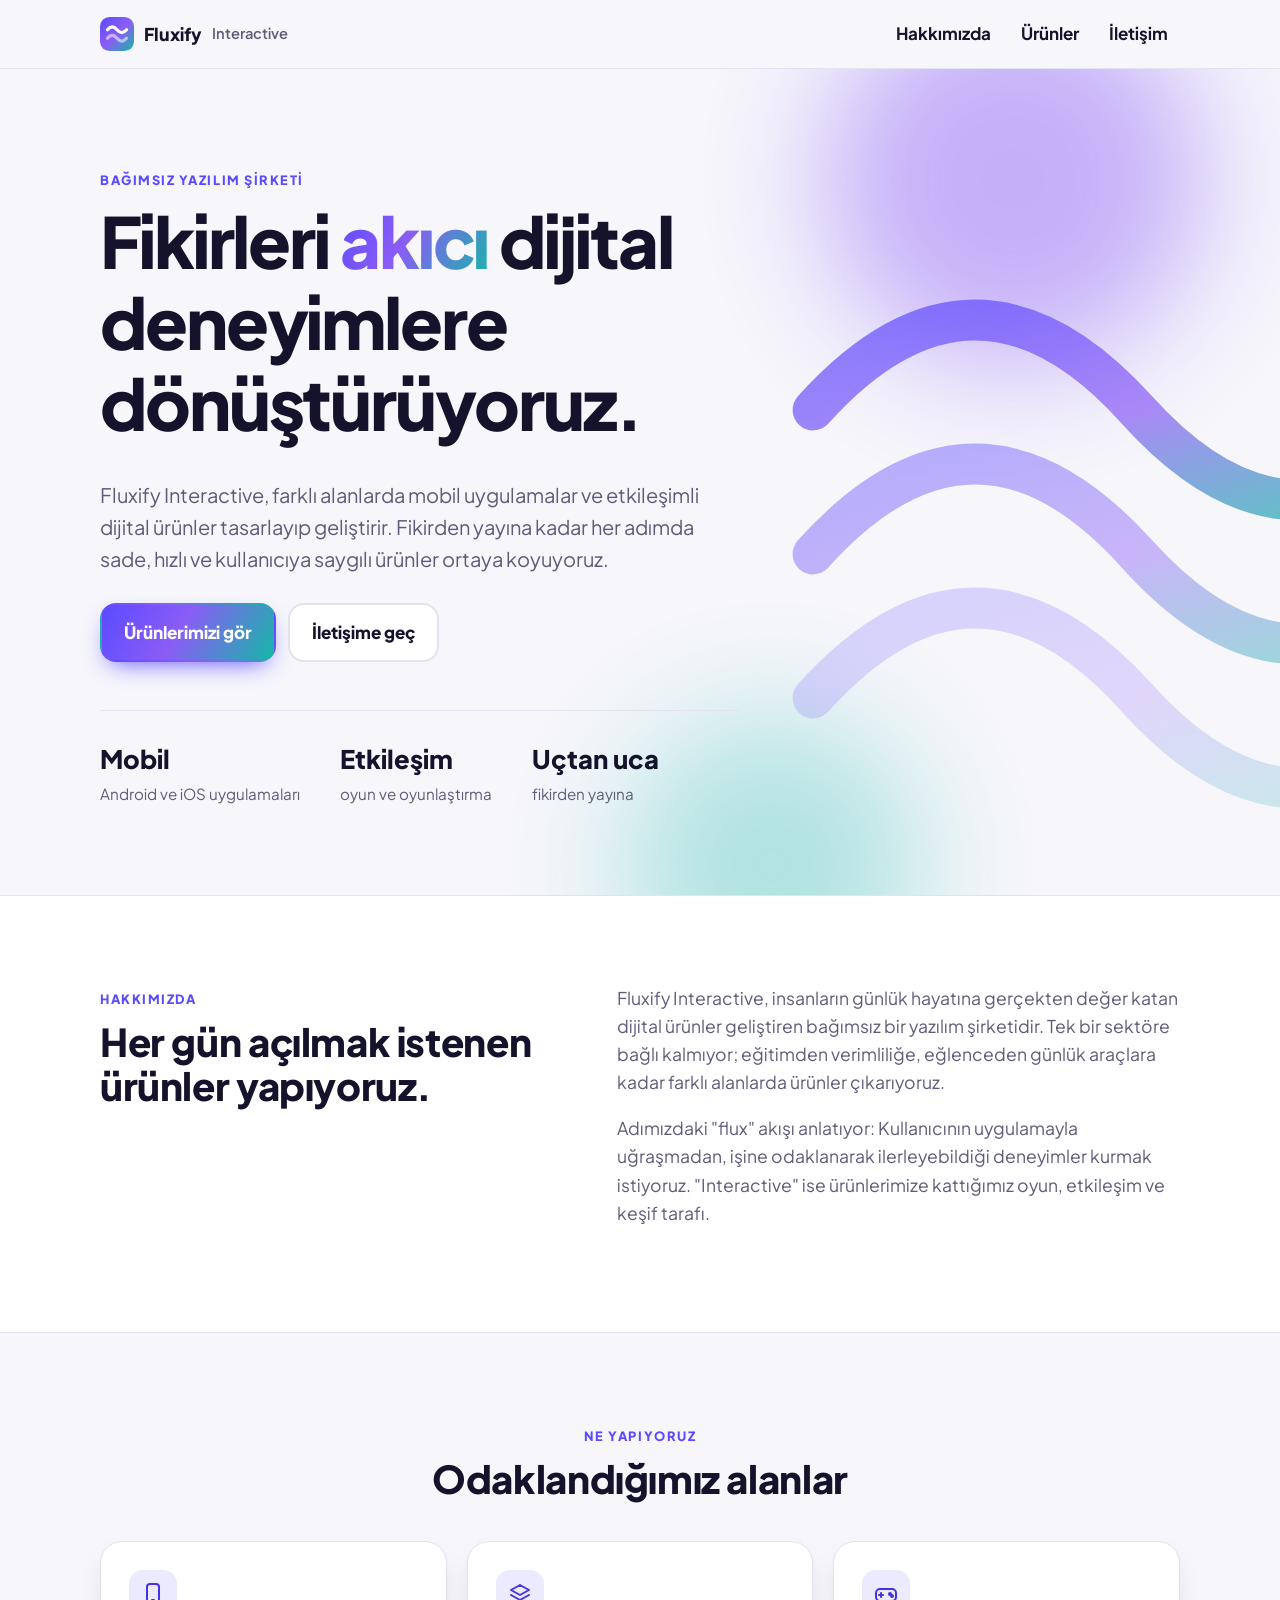
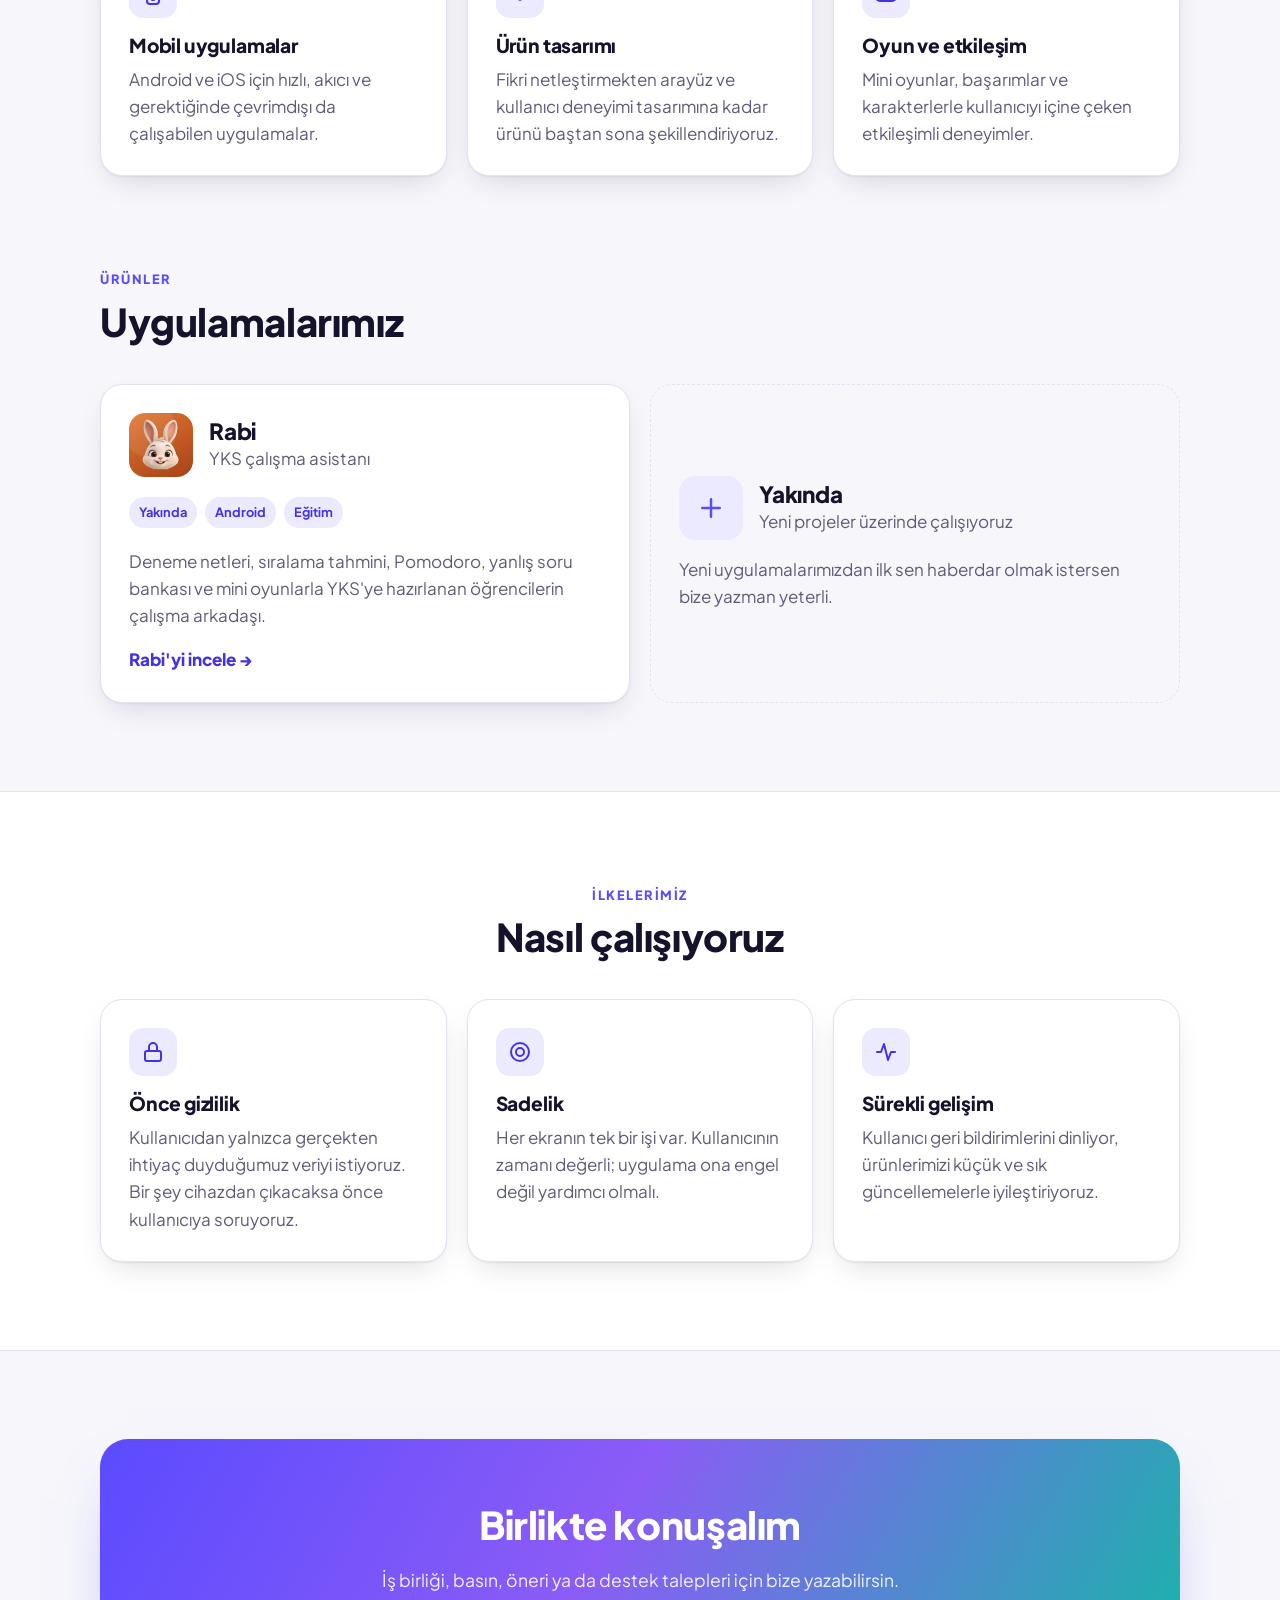
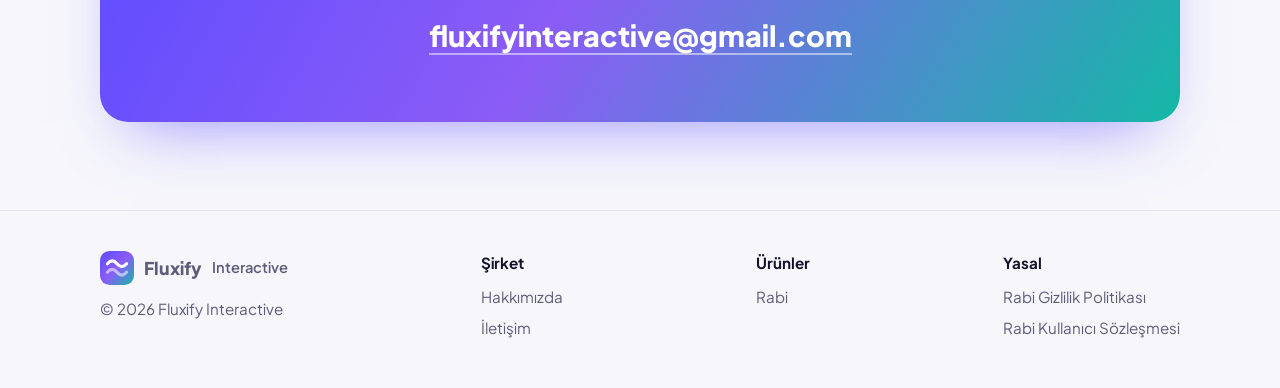
==== commit 027e5c74: "Genel şirket metinleri, Rabi için 'Yakında yayında', görsel oranı düzeltmesi - Ana sayfa metinleri e" ====
--- a/index.html
+++ b/index.html
@@ -4,9 +4,9 @@
 <meta charset="utf-8">
 <meta name="viewport" content="width=device-width, initial-scale=1">
 <title>Fluxify Interactive</title>
-<meta name="description" content="Fluxify Interactive, eğitim ve verimlilik odaklı mobil uygulamalar geliştiren bağımsız bir yazılım stüdyosudur.">
+<meta name="description" content="Fluxify Interactive, mobil uygulamalar ve etkileşimli dijital ürünler geliştiren bağımsız bir yazılım şirketidir.">
 <meta property="og:title" content="Fluxify Interactive">
-<meta property="og:description" content="Eğitim ve verimlilik odaklı mobil uygulamalar geliştiren bağımsız yazılım stüdyosu.">
+<meta property="og:description" content="Mobil uygulamalar ve etkileşimli dijital ürünler geliştiren bağımsız yazılım şirketi.">
 <meta property="og:image" content="img/logo.svg">
 <meta name="theme-color" content="#5B4BFF">
 <link rel="icon" href="img/logo.svg" type="image/svg+xml">
@@ -47,17 +47,17 @@
       </svg>
     </div>
     <div class="wrap">
-      <span class="eyebrow">Bağımsız yazılım stüdyosu</span>
-      <h1>Öğrenmeyi <span class="grad-text">akıcı</span> hâle getiren uygulamalar.</h1>
-      <p class="lead">Fluxify Interactive, eğitim ve verimlilik odaklı mobil uygulamalar tasarlar ve geliştirir. Sade arayüzler, oyunlaştırılmış deneyimler ve kullanıcının verisine saygı bizim için temel ilke.</p>
+      <span class="eyebrow">Bağımsız yazılım şirketi</span>
+      <h1>Fikirleri <span class="grad-text">akıcı</span> dijital deneyimlere dönüştürüyoruz.</h1>
+      <p class="lead">Fluxify Interactive, farklı alanlarda mobil uygulamalar ve etkileşimli dijital ürünler tasarlayıp geliştirir. Fikirden yayına kadar her adımda sade, hızlı ve kullanıcıya saygılı ürünler ortaya koyuyoruz.</p>
       <div class="actions">
         <a class="btn btn-flux" href="#urunler">Ürünlerimizi gör</a>
         <a class="btn btn-ghost" href="#iletisim">İletişime geç</a>
       </div>
       <div class="stats">
-        <div><b>Mobil</b><span>Android ve iOS</span></div>
-        <div><b>Eğitim</b><span>teknolojileri odağı</span></div>
-        <div><b>Cihazda</b><span>kalan kullanıcı verisi</span></div>
+        <div><b>Mobil</b><span>Android ve iOS uygulamaları</span></div>
+        <div><b>Etkileşim</b><span>oyun ve oyunlaştırma</span></div>
+        <div><b>Uçtan uca</b><span>fikirden yayına</span></div>
       </div>
     </div>
   </section>
@@ -66,11 +66,11 @@
     <div class="wrap mission">
       <div>
         <span class="eyebrow">Hakkımızda</span>
-        <h2>Her gün açılmak istenen uygulamalar yapıyoruz.</h2>
+        <h2>Her gün açılmak istenen ürünler yapıyoruz.</h2>
       </div>
       <div>
-        <p>Fluxify Interactive, Türkiye'de kurulmuş küçük ve bağımsız bir yazılım stüdyosudur. Öğrencilerin ve çalışan herkesin günlük rutinini kolaylaştıran, sade ama derinlikli ürünler geliştiriyoruz.</p>
-        <p>Adımızdaki "flux" akışı anlatıyor: Kullanıcının uygulamayla uğraşmadan, işine odaklanarak ilerleyebildiği deneyimler kurmak istiyoruz. "Interactive" ise öğrenmeyi oyunla, etkileşimle ve küçük ödüllerle desteklediğimiz tarafımız.</p>
+        <p>Fluxify Interactive, insanların günlük hayatına gerçekten değer katan dijital ürünler geliştiren bağımsız bir yazılım şirketidir. Tek bir sektöre bağlı kalmıyor; eğitimden verimliliğe, eğlenceden günlük araçlara kadar farklı alanlarda ürünler çıkarıyoruz.</p>
+        <p>Adımızdaki "flux" akışı anlatıyor: Kullanıcının uygulamayla uğraşmadan, işine odaklanarak ilerleyebildiği deneyimler kurmak istiyoruz. "Interactive" ise ürünlerimize kattığımız oyun, etkileşim ve keşif tarafı.</p>
       </div>
     </div>
   </section>
@@ -85,17 +85,17 @@
         <div class="card">
           <div class="icon-badge" aria-hidden="true"><svg viewBox="0 0 24 24" fill="none" stroke="currentColor" stroke-width="2" stroke-linecap="round" stroke-linejoin="round"><rect x="6" y="2" width="12" height="20" rx="3"/><path d="M11 18h2"/></svg></div>
           <h3>Mobil uygulamalar</h3>
-          <p>Android ve iOS için hızlı, çevrimdışı çalışabilen ve pil dostu uygulamalar.</p>
-        </div>
-        <div class="card">
-          <div class="icon-badge" aria-hidden="true"><svg viewBox="0 0 24 24" fill="none" stroke="currentColor" stroke-width="2" stroke-linecap="round" stroke-linejoin="round"><path d="M22 9 12 4 2 9l10 5 10-5Z"/><path d="M6 11v5c0 1.7 2.7 3 6 3s6-1.3 6-3v-5"/></svg></div>
-          <h3>Eğitim teknolojileri</h3>
-          <p>Sınav hazırlığı, çalışma planı ve tekrar sistemleriyle öğrenmeyi ölçülebilir kılan araçlar.</p>
+          <p>Android ve iOS için hızlı, akıcı ve gerektiğinde çevrimdışı da çalışabilen uygulamalar.</p>
+        </div>
+        <div class="card">
+          <div class="icon-badge" aria-hidden="true"><svg viewBox="0 0 24 24" fill="none" stroke="currentColor" stroke-width="2" stroke-linecap="round" stroke-linejoin="round"><path d="M12 3 3 8l9 5 9-5-9-5Z"/><path d="m3 13 9 5 9-5"/></svg></div>
+          <h3>Ürün tasarımı</h3>
+          <p>Fikri netleştirmekten arayüz ve kullanıcı deneyimi tasarımına kadar ürünü baştan sona şekillendiriyoruz.</p>
         </div>
         <div class="card">
           <div class="icon-badge" aria-hidden="true"><svg viewBox="0 0 24 24" fill="none" stroke="currentColor" stroke-width="2" stroke-linecap="round" stroke-linejoin="round"><rect x="2" y="7" width="20" height="12" rx="4"/><path d="M7 11v4M5 13h4"/><circle cx="16" cy="12" r="1"/><circle cx="18" cy="14" r="1"/></svg></div>
-          <h3>Oyunlaştırma</h3>
-          <p>Mini oyunlar, başarımlar ve maskotlarla motivasyonu canlı tutan etkileşimli deneyimler.</p>
+          <h3>Oyun ve etkileşim</h3>
+          <p>Mini oyunlar, başarımlar ve karakterlerle kullanıcıyı içine çeken etkileşimli deneyimler.</p>
         </div>
       </div>
     </div>
@@ -116,7 +116,7 @@
               <span class="muted">YKS çalışma asistanı</span>
             </div>
           </div>
-          <div class="chips"><span class="chip live">Android</span><span class="chip">Eğitim</span></div>
+          <div class="chips"><span class="chip">Yakında</span><span class="chip">Android</span><span class="chip">Eğitim</span></div>
           <p>Deneme netleri, sıralama tahmini, Pomodoro, yanlış soru bankası ve mini oyunlarla YKS'ye hazırlanan öğrencilerin çalışma arkadaşı.</p>
           <span class="more">Rabi'yi incele →</span>
         </a>
@@ -144,7 +144,7 @@
         <div class="card">
           <div class="icon-badge" aria-hidden="true"><svg viewBox="0 0 24 24" fill="none" stroke="currentColor" stroke-width="2" stroke-linecap="round" stroke-linejoin="round"><rect x="4" y="11" width="16" height="10" rx="2"/><path d="M8 11V7a4 4 0 0 1 8 0v4"/></svg></div>
           <h3>Önce gizlilik</h3>
-          <p>Zorunlu hesap açtırmıyoruz. Veriler mümkün olduğunca cihazda kalıyor; bir şey dışarı çıkacaksa önce kullanıcıya soruyoruz.</p>
+          <p>Kullanıcıdan yalnızca gerçekten ihtiyaç duyduğumuz veriyi istiyoruz. Bir şey cihazdan çıkacaksa önce kullanıcıya soruyoruz.</p>
         </div>
         <div class="card">
           <div class="icon-badge" aria-hidden="true"><svg viewBox="0 0 24 24" fill="none" stroke="currentColor" stroke-width="2" stroke-linecap="round" stroke-linejoin="round"><circle cx="12" cy="12" r="9"/><circle cx="12" cy="12" r="4"/></svg></div>
--- a/style.css
+++ b/style.css
@@ -69,7 +69,7 @@
   font: 400 17px/1.6 var(--font);
   -webkit-font-smoothing: antialiased;
 }
-img { max-width: 100%; display: block; }
+img { max-width: 100%; height: auto; display: block; }
 a { color: var(--accent-deep); }
 h1, h2, h3 { line-height: 1.15; margin: 0 0 .5em; letter-spacing: -.01em; }
 h1 { font-size: clamp(2.2rem, 5.5vw, 3.6rem); font-weight: 900; }
@@ -255,3 +255,5 @@
   .flux-bg svg { width: 120vw; right: -40%; top: 0; transform: none; opacity: .35; }
   .grid-2, .mission { grid-template-columns: 1fr; gap: 24px; }
 }
+.soon-badge { cursor: default; }
+.soon-badge:hover { transform: none; }
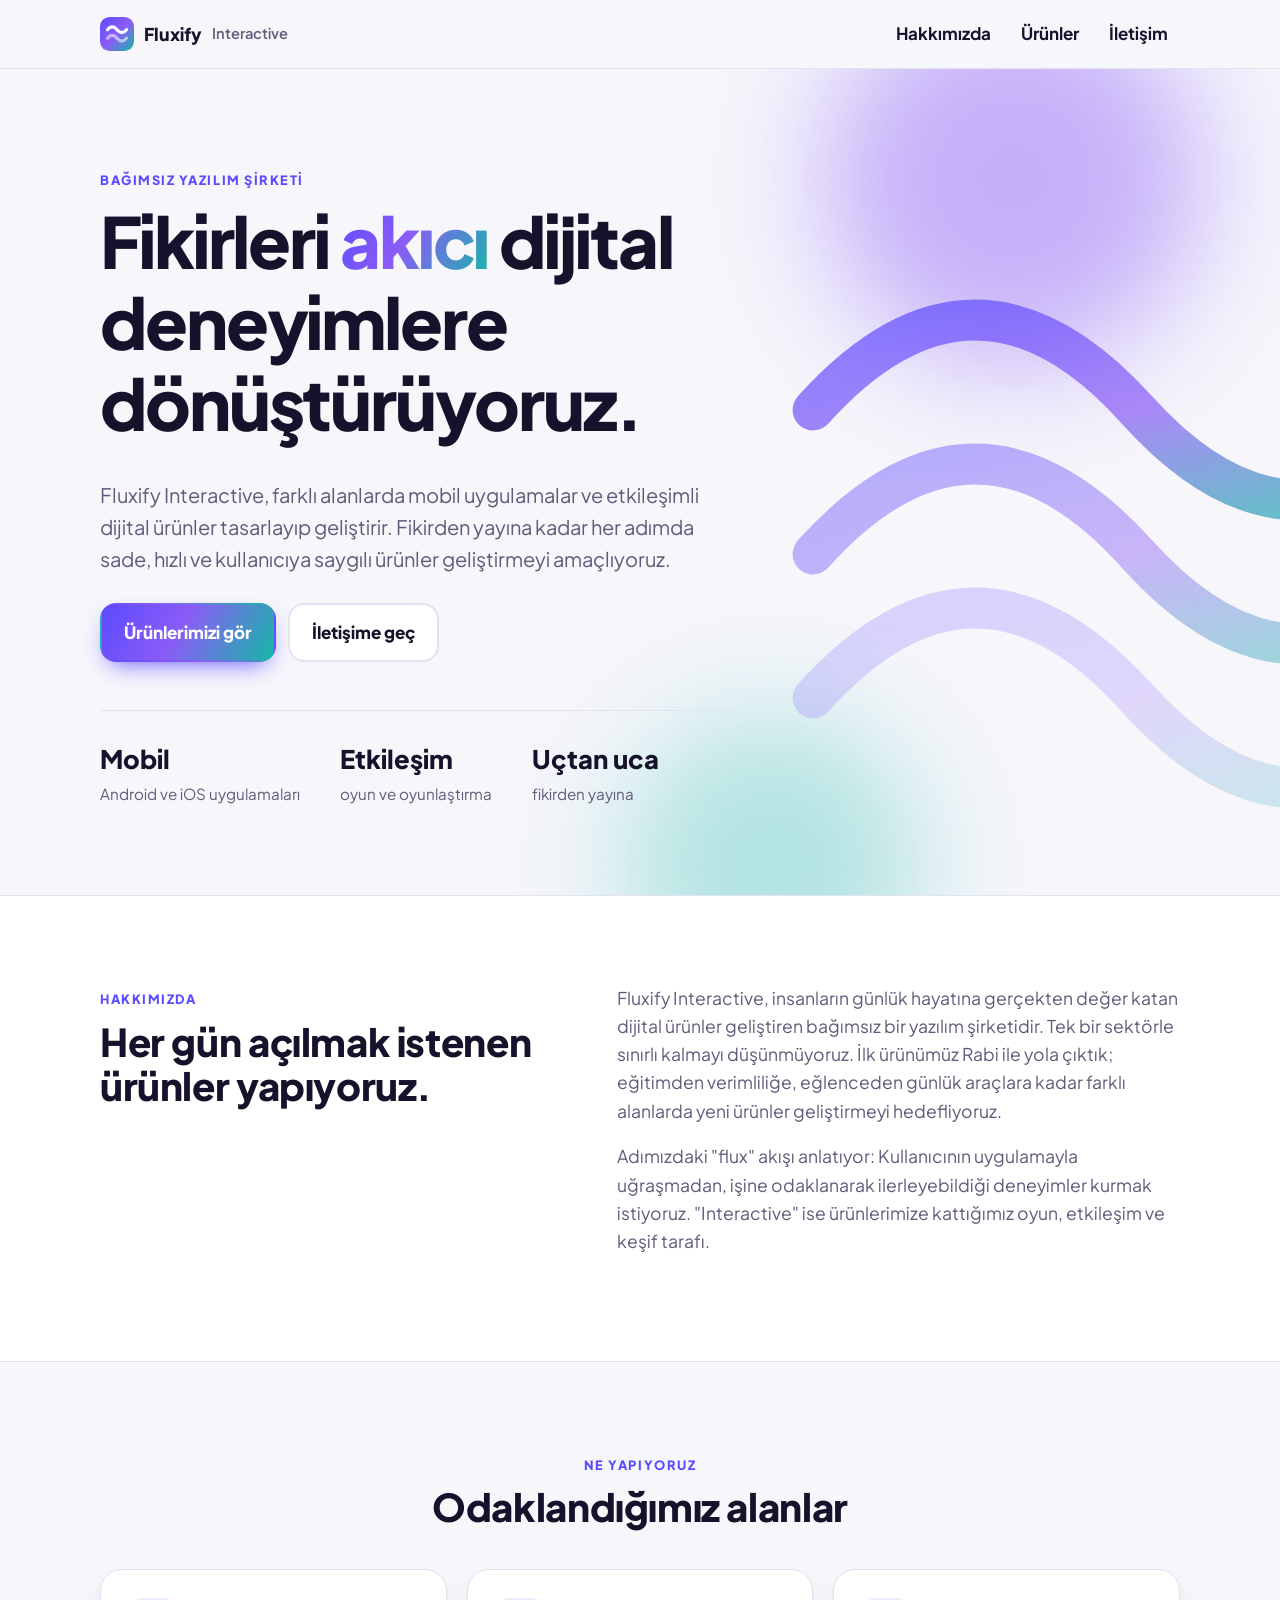
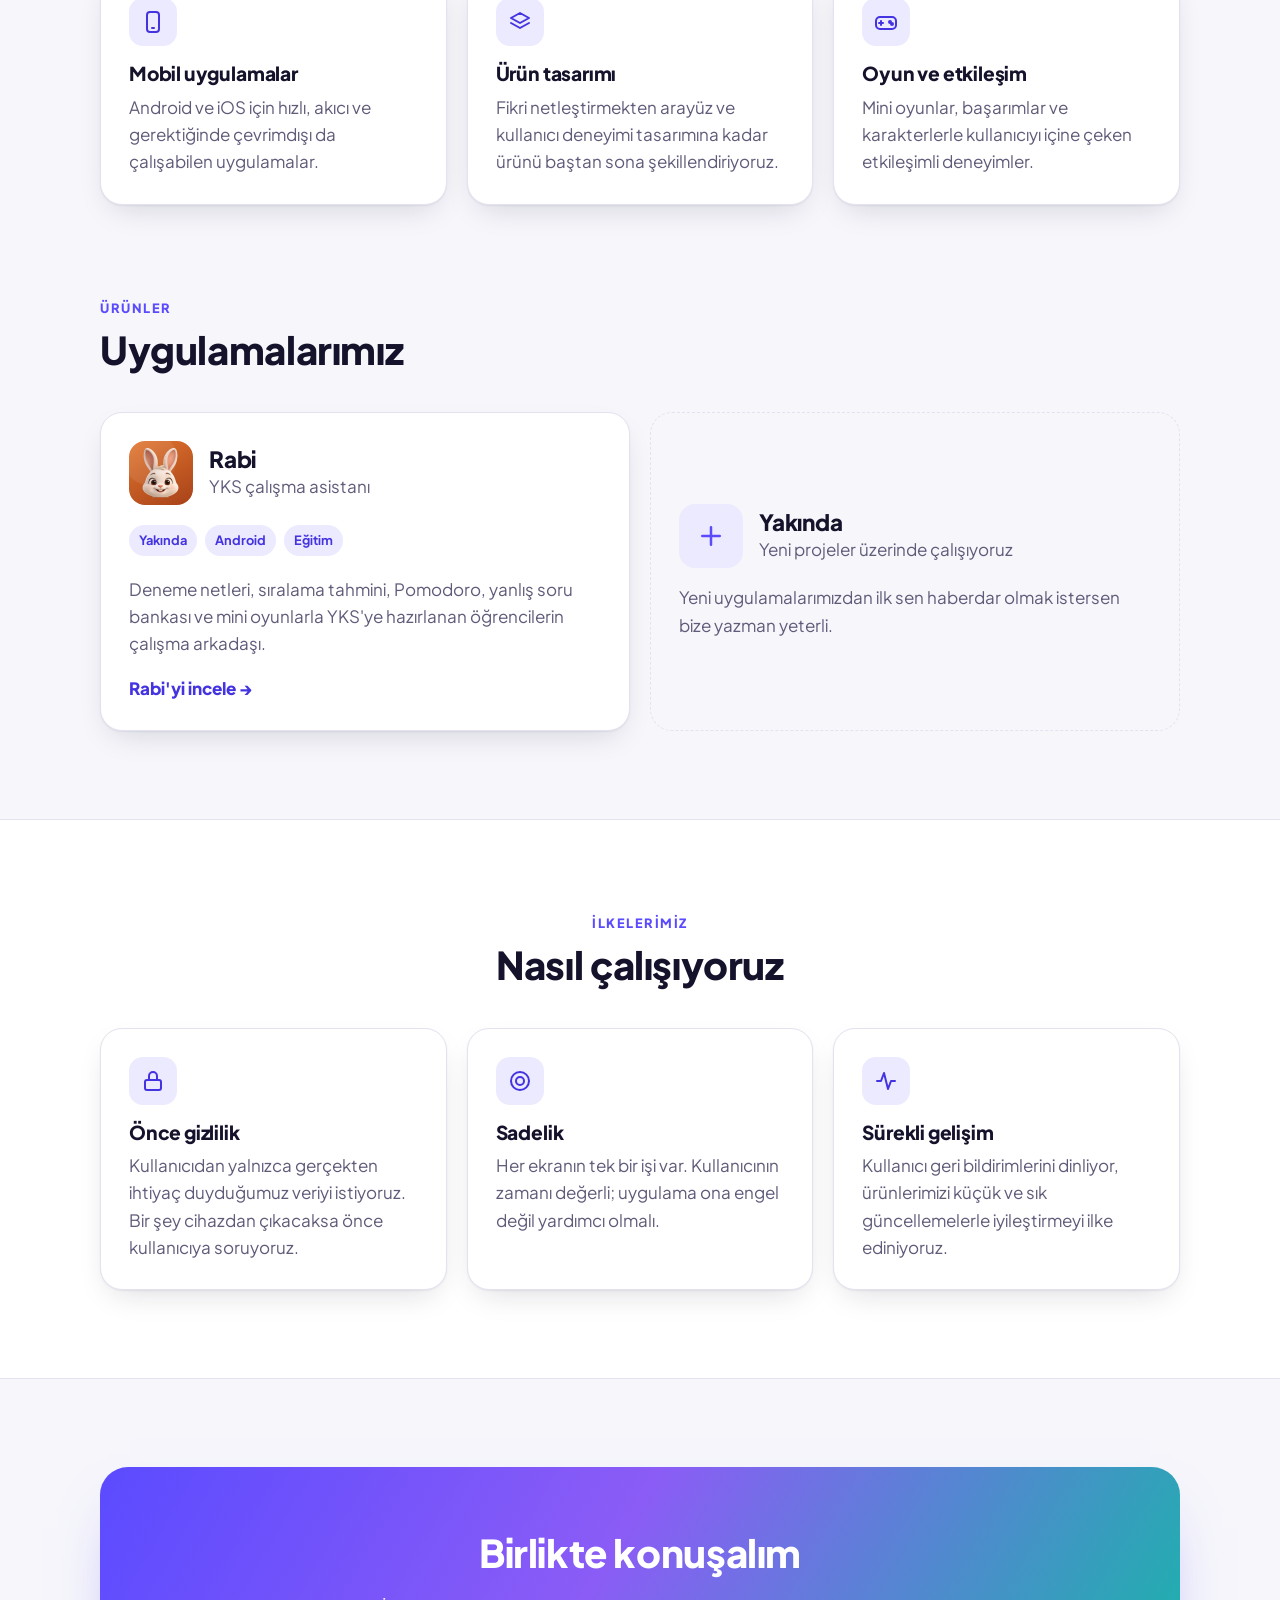
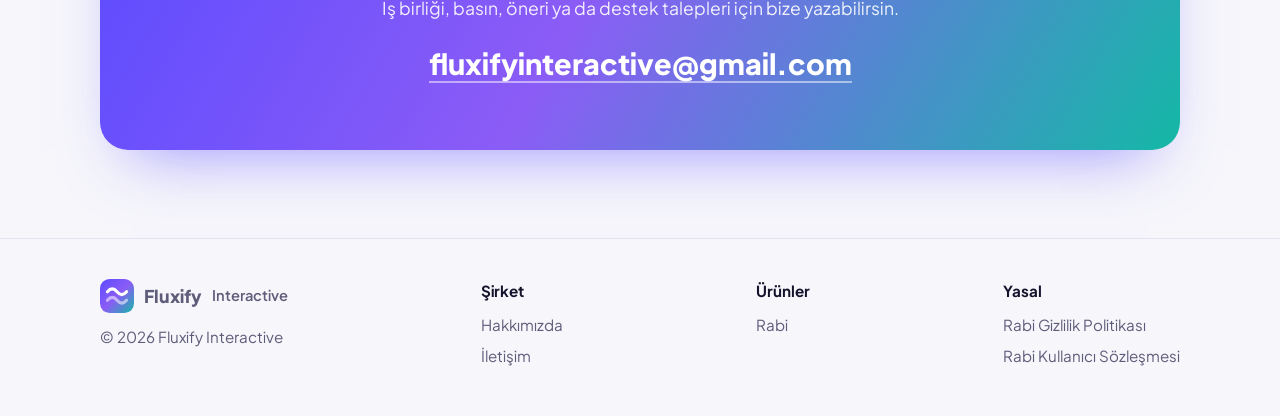
==== commit bf8c9d7a: "Metinleri mevcut duruma göre yumuşat Henüz yayında ürün yokken 'ürünler çıkarıyoruz' gibi iddialar h" ====
--- a/index.html
+++ b/index.html
@@ -49,7 +49,7 @@
     <div class="wrap">
       <span class="eyebrow">Bağımsız yazılım şirketi</span>
       <h1>Fikirleri <span class="grad-text">akıcı</span> dijital deneyimlere dönüştürüyoruz.</h1>
-      <p class="lead">Fluxify Interactive, farklı alanlarda mobil uygulamalar ve etkileşimli dijital ürünler tasarlayıp geliştirir. Fikirden yayına kadar her adımda sade, hızlı ve kullanıcıya saygılı ürünler ortaya koyuyoruz.</p>
+      <p class="lead">Fluxify Interactive, farklı alanlarda mobil uygulamalar ve etkileşimli dijital ürünler tasarlayıp geliştirir. Fikirden yayına kadar her adımda sade, hızlı ve kullanıcıya saygılı ürünler geliştirmeyi amaçlıyoruz.</p>
       <div class="actions">
         <a class="btn btn-flux" href="#urunler">Ürünlerimizi gör</a>
         <a class="btn btn-ghost" href="#iletisim">İletişime geç</a>
@@ -69,7 +69,7 @@
         <h2>Her gün açılmak istenen ürünler yapıyoruz.</h2>
       </div>
       <div>
-        <p>Fluxify Interactive, insanların günlük hayatına gerçekten değer katan dijital ürünler geliştiren bağımsız bir yazılım şirketidir. Tek bir sektöre bağlı kalmıyor; eğitimden verimliliğe, eğlenceden günlük araçlara kadar farklı alanlarda ürünler çıkarıyoruz.</p>
+        <p>Fluxify Interactive, insanların günlük hayatına gerçekten değer katan dijital ürünler geliştiren bağımsız bir yazılım şirketidir. Tek bir sektörle sınırlı kalmayı düşünmüyoruz. İlk ürünümüz Rabi ile yola çıktık; eğitimden verimliliğe, eğlenceden günlük araçlara kadar farklı alanlarda yeni ürünler geliştirmeyi hedefliyoruz.</p>
         <p>Adımızdaki "flux" akışı anlatıyor: Kullanıcının uygulamayla uğraşmadan, işine odaklanarak ilerleyebildiği deneyimler kurmak istiyoruz. "Interactive" ise ürünlerimize kattığımız oyun, etkileşim ve keşif tarafı.</p>
       </div>
     </div>
@@ -154,7 +154,7 @@
         <div class="card">
           <div class="icon-badge" aria-hidden="true"><svg viewBox="0 0 24 24" fill="none" stroke="currentColor" stroke-width="2" stroke-linecap="round" stroke-linejoin="round"><path d="M3 12h4l3-8 4 16 3-8h4"/></svg></div>
           <h3>Sürekli gelişim</h3>
-          <p>Kullanıcı geri bildirimlerini dinliyor, ürünlerimizi küçük ve sık güncellemelerle iyileştiriyoruz.</p>
+          <p>Kullanıcı geri bildirimlerini dinliyor, ürünlerimizi küçük ve sık güncellemelerle iyileştirmeyi ilke ediniyoruz.</p>
         </div>
       </div>
     </div>
